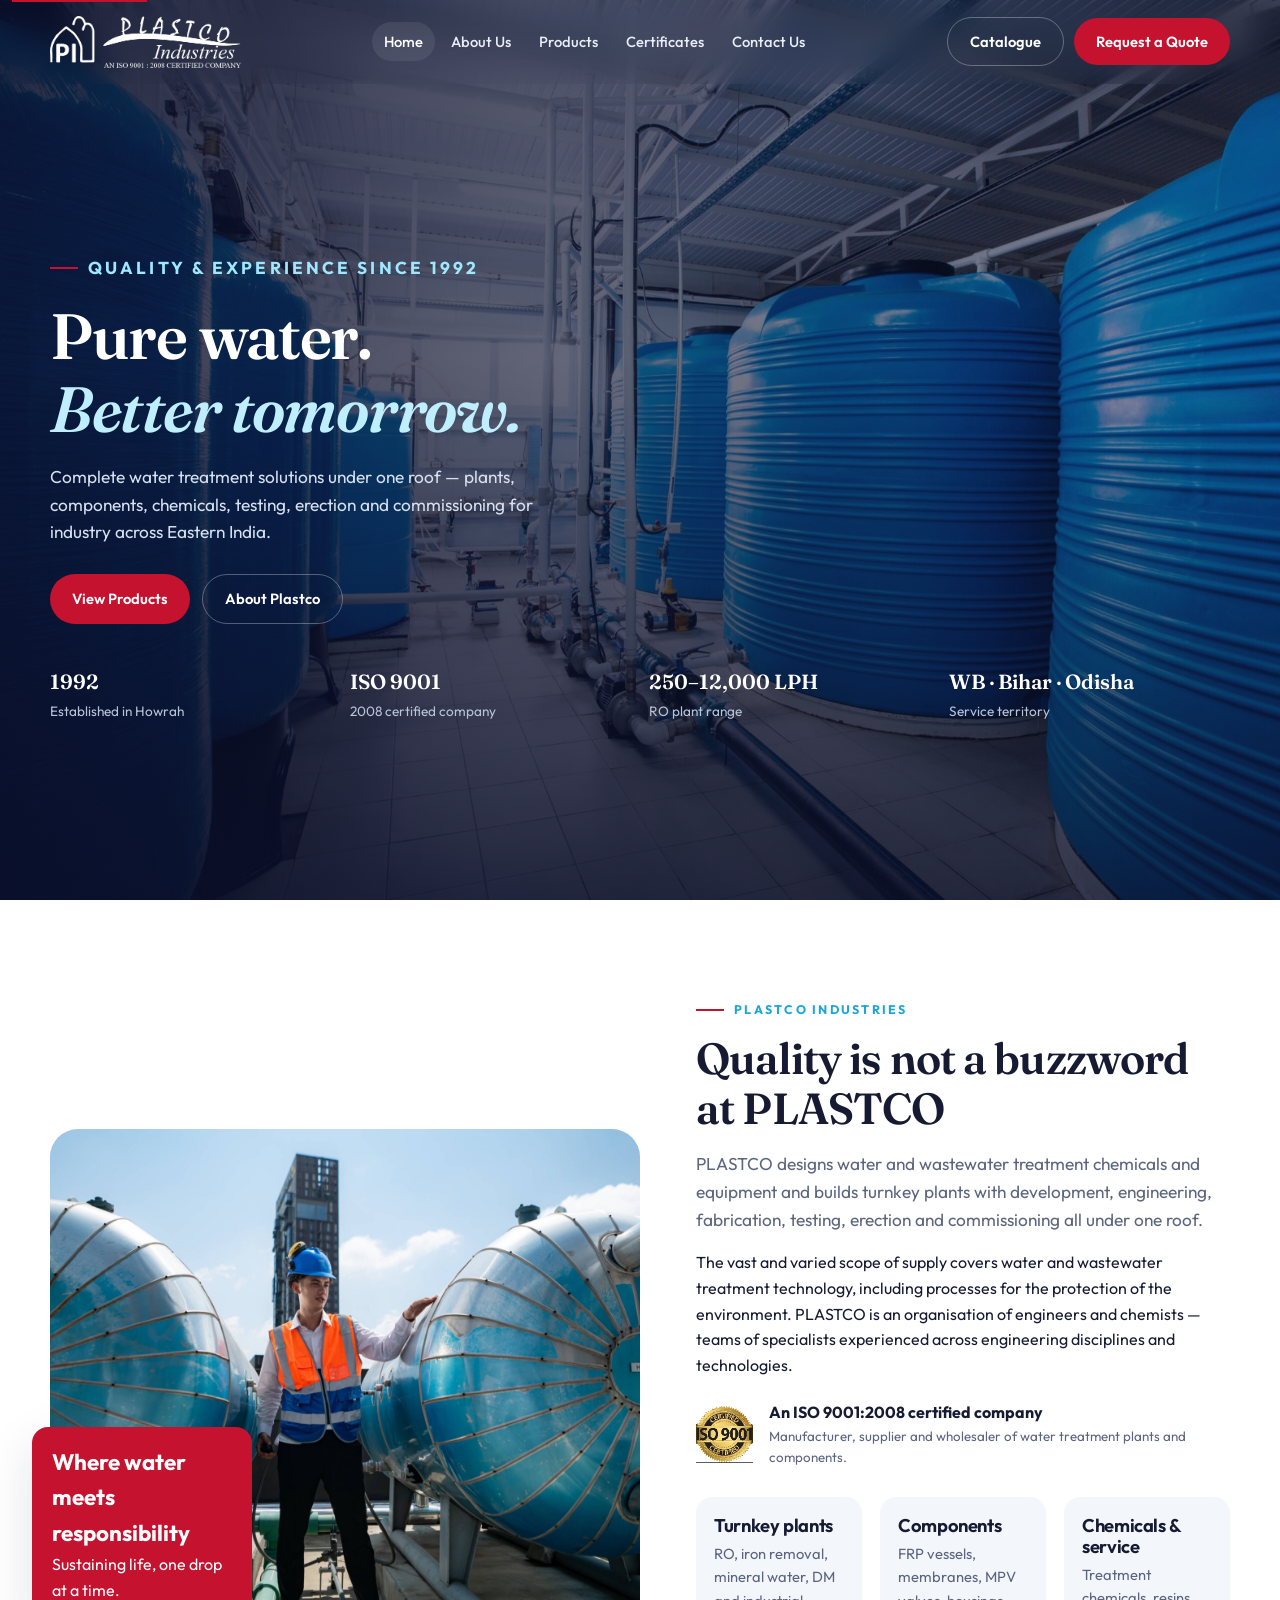
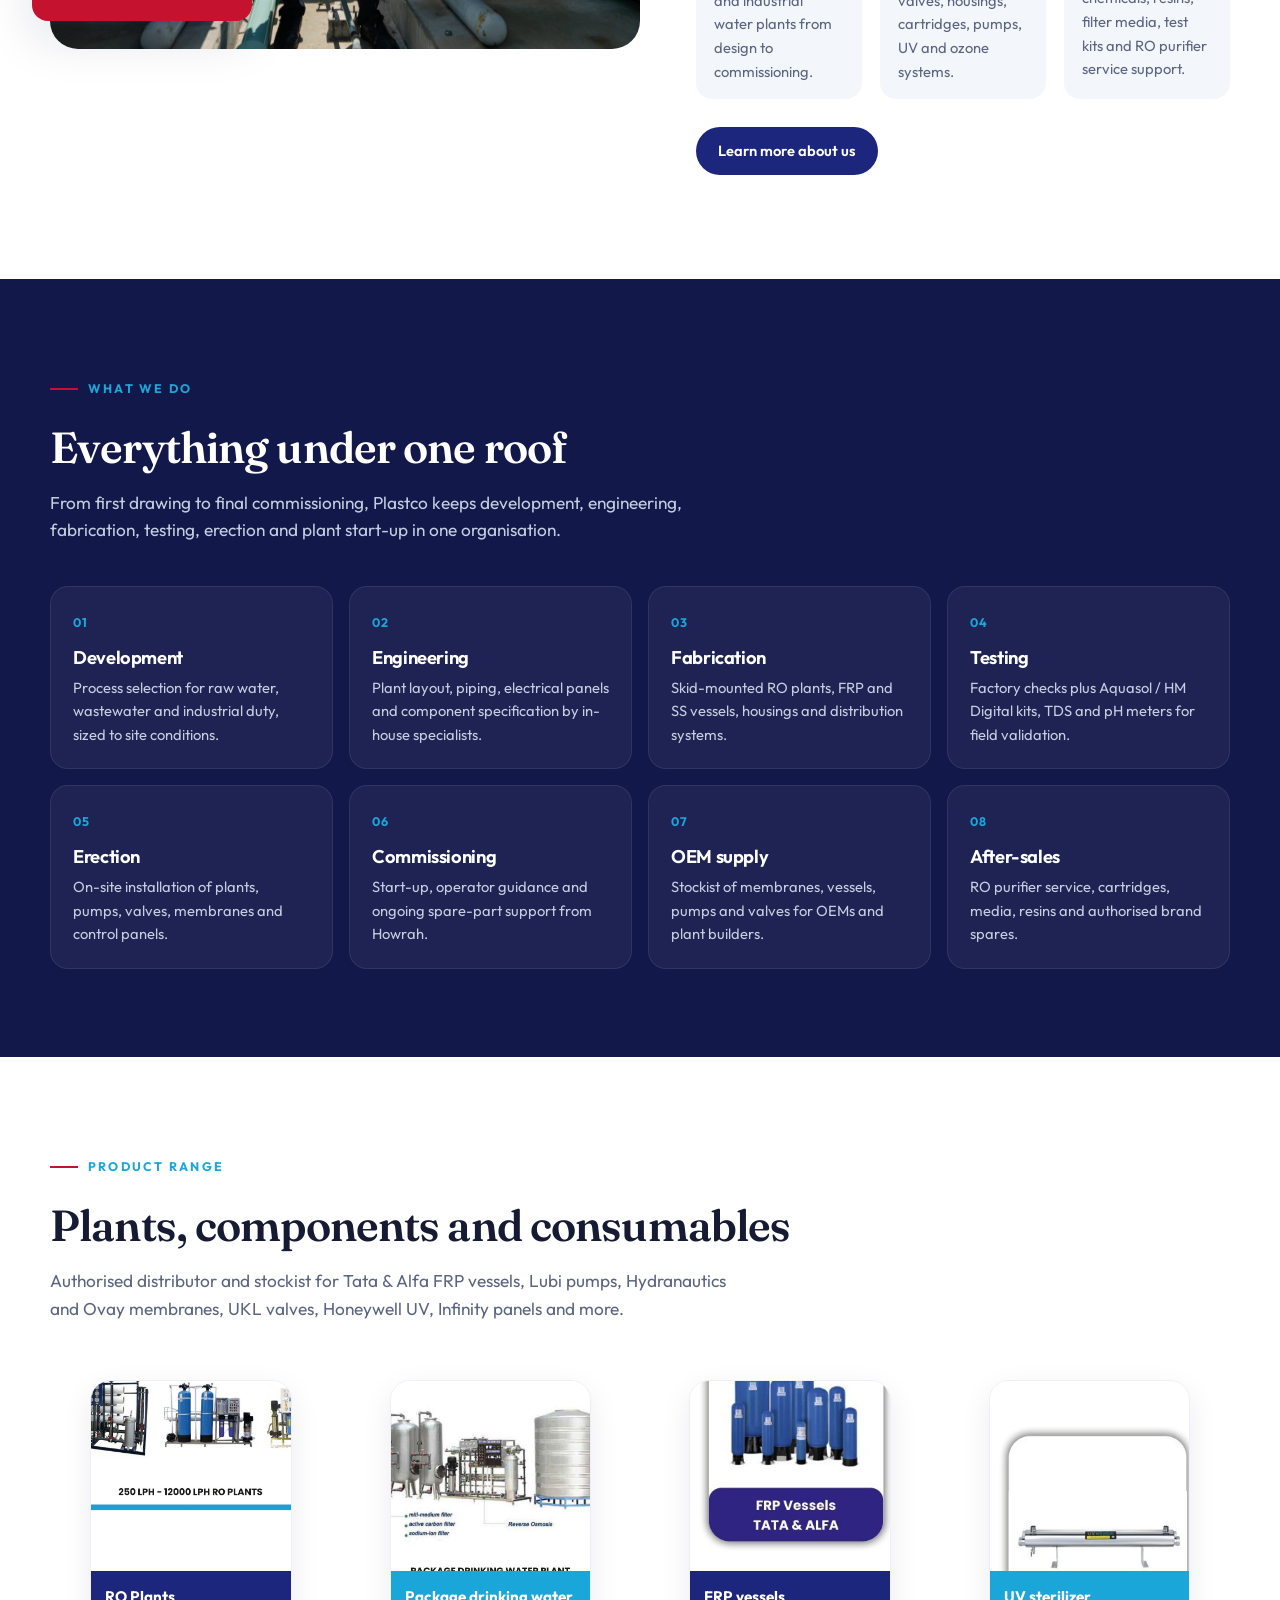
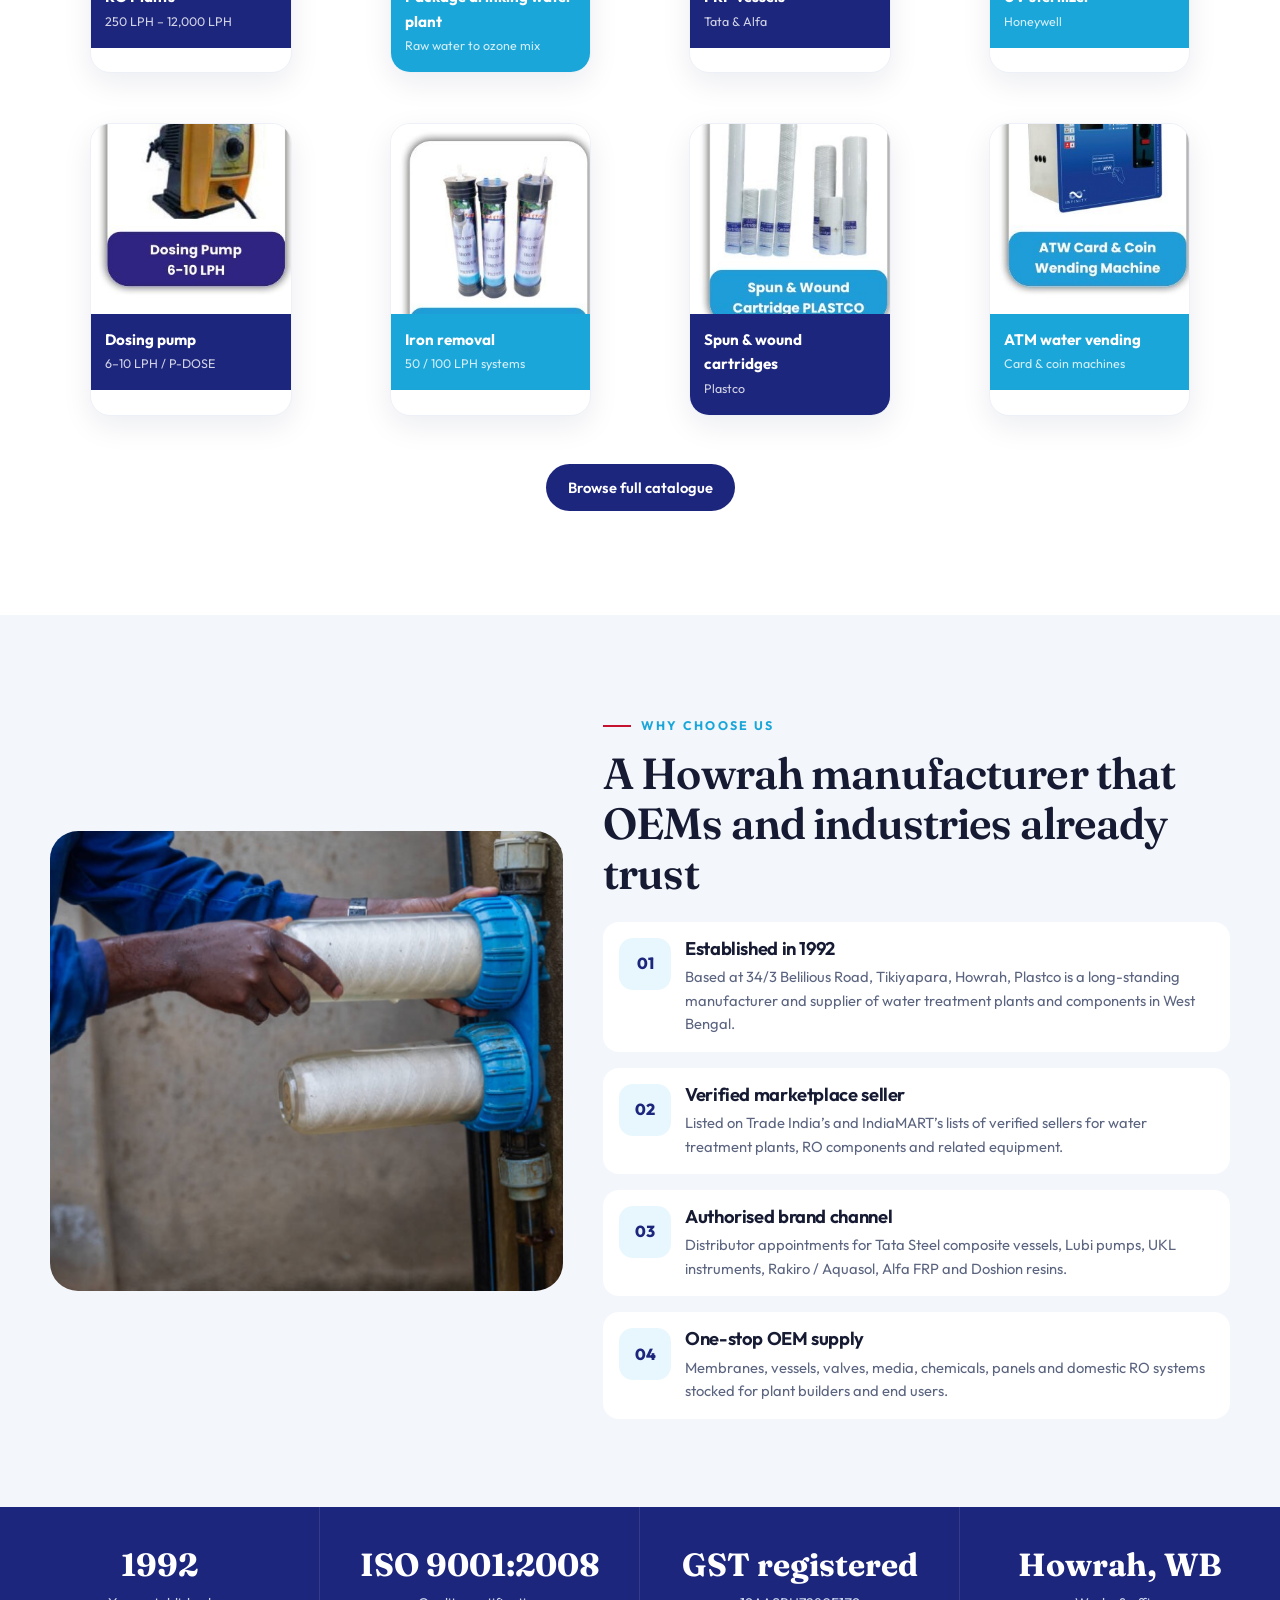
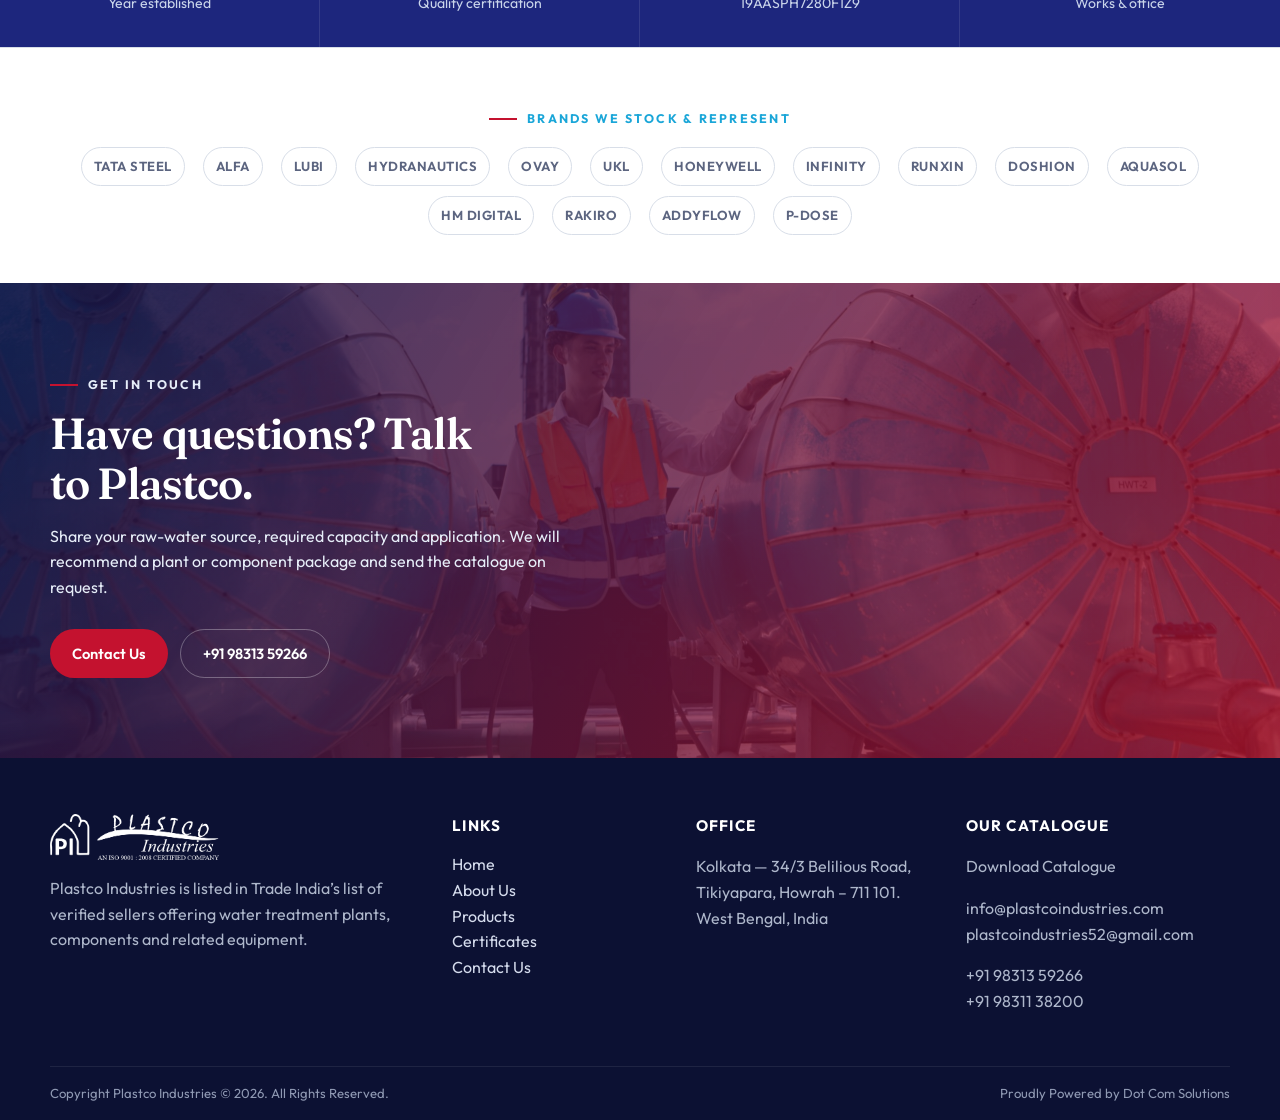
==== index.html @ 219674e3 "Initial Push" ====
<!DOCTYPE html>
<html lang="en">
<head>
  <meta charset="UTF-8">
  <meta name="viewport" content="width=device-width, initial-scale=1">
  <title>Plastco Industries | Complete Water Treatment Solutions</title>
  <meta name="description" content="Plastco Industries, established in 1992 in Howrah, designs and builds water and wastewater treatment plants, chemicals and equipment under one roof. ISO 9001:2008 certified.">
  <link rel="icon" href="assets/images/favicon.png" sizes="32x32">
  <link rel="apple-touch-icon" href="assets/images/favicon-192.png">
  <link rel="preconnect" href="https://fonts.googleapis.com">
  <link rel="preconnect" href="https://fonts.gstatic.com" crossorigin>
  <link href="https://fonts.googleapis.com/css2?family=Fraunces:ital,opsz,wght@0,9..144,500;0,9..144,600;1,9..144,500&family=Outfit:wght@400;500;600;700&display=swap" rel="stylesheet">
  <link rel="stylesheet" href="assets/css/style.css">
</head>
<body class="page-home">
  <a class="skip" href="#content">Skip to content</a>
  <header class="site-header">
    <div class="header-inner">
      <a class="logo" href="index.html"><img src="assets/images/logo-white.png" alt="Plastco Industries"></a>
      <nav class="nav" aria-label="Primary">
        <a href="index.html" class="active">Home</a>
        <a href="about.html">About Us</a>
        <a href="products.html">Products</a>
        <a href="certificates.html">Certificates</a>
        <a href="contact.html">Contact Us</a>
      </nav>
      <div class="header-cta">
        <a class="btn btn-ghost" href="assets/docs/Plastco-Brochure.pdf" download>Catalogue</a>
        <a class="btn btn-red" href="contact.html">Request a Quote</a>
        <button class="menu-toggle" type="button" aria-label="Open menu" aria-expanded="false"><span></span><span></span><span></span></button>
      </div>
    </div>
  </header>
  <nav class="mobile-nav" aria-label="Mobile">
    <a href="index.html">Home</a>
    <a href="about.html">About Us</a>
    <a href="products.html">Products</a>
    <a href="certificates.html">Certificates</a>
    <a href="contact.html">Contact Us</a>
    <a href="assets/docs/Plastco-Brochure.pdf" download>Download Catalogue</a>
  </nav>

  <section class="hero">
    <div class="hero-media">
      <img src="assets/images/hero-tanks.jpg" alt="Industrial water treatment tanks, piping and pumps in a Plastco facility">
    </div>
    <div class="hero-copy">
      <p class="kicker">Quality &amp; experience since 1992</p>
      <h1>Pure water.<br><em>Better tomorrow.</em></h1>
      <p>Complete water treatment solutions under one roof — plants, components, chemicals, testing, erection and commissioning for industry across Eastern India.</p>
      <div class="hero-actions">
        <a class="btn btn-red" href="products.html">View Products</a>
        <a class="btn btn-ghost" href="about.html">About Plastco</a>
      </div>
      <div class="hero-meta">
        <div><strong>1992</strong><span>Established in Howrah</span></div>
        <div><strong>ISO 9001</strong><span>2008 certified company</span></div>
        <div><strong>250–12,000 LPH</strong><span>RO plant range</span></div>
        <div><strong>WB · Bihar · Odisha</strong><span>Service territory</span></div>
      </div>
    </div>
  </section>

  <main id="content">
    <section>
      <div class="wrap about-grid">
        <div class="about-visual">
          <img src="assets/images/hero-engineers.jpg" alt="Engineer inspecting industrial water system vessels">
          <div class="about-badge">
            <strong>Where water meets responsibility</strong>
            Sustaining life, one drop at a time.
          </div>
        </div>
        <div>
          <p class="kicker">Plastco Industries</p>
          <h2>Quality is not a buzzword at PLASTCO</h2>
          <p class="lede">PLASTCO designs water and wastewater treatment chemicals and equipment and builds turnkey plants with development, engineering, fabrication, testing, erection and commissioning all under one roof.</p>
          <p>The vast and varied scope of supply covers water and wastewater treatment technology, including processes for the protection of the environment. PLASTCO is an organisation of engineers and chemists — teams of specialists experienced across engineering disciplines and technologies.</p>
          <div class="iso-row">
            <img src="assets/images/badges/iso-9001.png" alt="ISO 9001 certified seal">
            <div>
              <strong>An ISO 9001:2008 certified company</strong>
              <small>Manufacturer, supplier and wholesaler of water treatment plants and components.</small>
            </div>
          </div>
          <div class="scope">
            <article>
              <h3>Turnkey plants</h3>
              <p>RO, iron removal, mineral water, DM and industrial water plants from design to commissioning.</p>
            </article>
            <article>
              <h3>Components</h3>
              <p>FRP vessels, membranes, MPV valves, housings, cartridges, pumps, UV and ozone systems.</p>
            </article>
            <article>
              <h3>Chemicals &amp; service</h3>
              <p>Treatment chemicals, resins, filter media, test kits and RO purifier service support.</p>
            </article>
          </div>
          <p style="margin-top:28px"><a class="btn btn-navy" href="about.html">Learn more about us</a></p>
        </div>
      </div>
    </section>

    <section class="capabilities">
      <div class="wrap">
        <div class="section-head">
          <p class="kicker">What we do</p>
          <h2>Everything under one roof</h2>
          <p class="lede" style="color:#c5cee0">From first drawing to final commissioning, Plastco keeps development, engineering, fabrication, testing, erection and plant start-up in one organisation.</p>
        </div>
        <div class="cap-grid">
          <article class="cap-card"><span class="num">01</span><h3>Development</h3><p>Process selection for raw water, wastewater and industrial duty, sized to site conditions.</p></article>
          <article class="cap-card"><span class="num">02</span><h3>Engineering</h3><p>Plant layout, piping, electrical panels and component specification by in-house specialists.</p></article>
          <article class="cap-card"><span class="num">03</span><h3>Fabrication</h3><p>Skid-mounted RO plants, FRP and SS vessels, housings and distribution systems.</p></article>
          <article class="cap-card"><span class="num">04</span><h3>Testing</h3><p>Factory checks plus Aquasol / HM Digital kits, TDS and pH meters for field validation.</p></article>
          <article class="cap-card"><span class="num">05</span><h3>Erection</h3><p>On-site installation of plants, pumps, valves, membranes and control panels.</p></article>
          <article class="cap-card"><span class="num">06</span><h3>Commissioning</h3><p>Start-up, operator guidance and ongoing spare-part support from Howrah.</p></article>
          <article class="cap-card"><span class="num">07</span><h3>OEM supply</h3><p>Stockist of membranes, vessels, pumps and valves for OEMs and plant builders.</p></article>
          <article class="cap-card"><span class="num">08</span><h3>After-sales</h3><p>RO purifier service, cartridges, media, resins and authorised brand spares.</p></article>
        </div>
      </div>
    </section>

    <section>
      <div class="wrap">
        <div class="section-head">
          <p class="kicker">Product range</p>
          <h2>Plants, components and consumables</h2>
          <p class="lede">Authorised distributor and stockist for Tata &amp; Alfa FRP vessels, Lubi pumps, Hydranautics and Ovay membranes, UKL valves, Honeywell UV, Infinity panels and more.</p>
        </div>
        <div class="product-grid">
          <figure class="product-card">
            <img src="assets/images/products/ro-plants.jpg" alt="Industrial RO plants from 250 to 12000 LPH">
            <figcaption><strong>RO Plants</strong><span>250 LPH – 12,000 LPH</span></figcaption>
          </figure>
          <figure class="product-card">
            <img src="assets/images/products/package-drinking-plant.jpg" alt="Package drinking water plant process line">
            <figcaption><strong>Package drinking water plant</strong><span>Raw water to ozone mix</span></figcaption>
          </figure>
          <figure class="product-card">
            <img src="assets/images/products/frp-vessels.jpg" alt="Blue FRP pressure vessels">
            <figcaption><strong>FRP vessels</strong><span>Tata &amp; Alfa</span></figcaption>
          </figure>
          <figure class="product-card">
            <img src="assets/images/products/uv-sterilizer.jpg" alt="Honeywell stainless steel UV sterilizer">
            <figcaption><strong>UV sterilizer</strong><span>Honeywell</span></figcaption>
          </figure>
          <figure class="product-card">
            <img src="assets/images/products/dosing-pump.jpg" alt="Electronic dosing pump">
            <figcaption><strong>Dosing pump</strong><span>6–10 LPH / P-DOSE</span></figcaption>
          </figure>
          <figure class="product-card">
            <img src="assets/images/products/iron-removal.jpg" alt="Iron removal filter vessels">
            <figcaption><strong>Iron removal</strong><span>50 / 100 LPH systems</span></figcaption>
          </figure>
          <figure class="product-card">
            <img src="assets/images/products/spun-wound-cartridge.jpg" alt="Plastco spun and wound filter cartridges">
            <figcaption><strong>Spun &amp; wound cartridges</strong><span>Plastco</span></figcaption>
          </figure>
          <figure class="product-card">
            <img src="assets/images/products/atw-vending.jpg" alt="Card and coin water vending machine">
            <figcaption><strong>ATM water vending</strong><span>Card &amp; coin machines</span></figcaption>
          </figure>
        </div>
        <p style="margin-top:32px;text-align:center"><a class="btn btn-navy" href="products.html">Browse full catalogue</a></p>
      </div>
    </section>

    <section class="why">
      <div class="wrap why-grid">
        <div class="why-visual">
          <img src="assets/images/service-filters.jpg" alt="Technician fitting wound cartridge filters in blue housings">
        </div>
        <div>
          <p class="kicker">Why choose us</p>
          <h2>A Howrah manufacturer that OEMs and industries already trust</h2>
          <div class="why-list" style="margin-top:24px">
            <article class="why-item">
              <div class="icon-dot">01</div>
              <div>
                <h3>Established in 1992</h3>
                <p>Based at 34/3 Belilious Road, Tikiyapara, Howrah, Plastco is a long-standing manufacturer and supplier of water treatment plants and components in West Bengal.</p>
              </div>
            </article>
            <article class="why-item">
              <div class="icon-dot">02</div>
              <div>
                <h3>Verified marketplace seller</h3>
                <p>Listed on Trade India’s and IndiaMART’s lists of verified sellers for water treatment plants, RO components and related equipment.</p>
              </div>
            </article>
            <article class="why-item">
              <div class="icon-dot">03</div>
              <div>
                <h3>Authorised brand channel</h3>
                <p>Distributor appointments for Tata Steel composite vessels, Lubi pumps, UKL instruments, Rakiro / Aquasol, Alfa FRP and Doshion resins.</p>
              </div>
            </article>
            <article class="why-item">
              <div class="icon-dot">04</div>
              <div>
                <h3>One-stop OEM supply</h3>
                <p>Membranes, vessels, valves, media, chemicals, panels and domestic RO systems stocked for plant builders and end users.</p>
              </div>
            </article>
          </div>
        </div>
      </div>
    </section>

    <div class="stats">
      <div class="stat"><strong>1992</strong><span>Year established</span></div>
      <div class="stat"><strong>ISO 9001:2008</strong><span>Quality certification</span></div>
      <div class="stat"><strong>GST registered</strong><span>19AASPH7280F1Z9</span></div>
      <div class="stat"><strong>Howrah, WB</strong><span>Works &amp; office</span></div>
    </div>

    <div class="partners">
      <div class="wrap">
        <p class="kicker" style="justify-content:center;width:100%;margin-bottom:18px">Brands we stock &amp; represent</p>
        <div class="partner-row">
          <span>Tata Steel</span><span>Alfa</span><span>Lubi</span><span>Hydranautics</span>
          <span>Ovay</span><span>UKL</span><span>Honeywell</span><span>Infinity</span>
          <span>Runxin</span><span>Doshion</span><span>Aquasol</span><span>HM Digital</span>
          <span>Rakiro</span><span>AddyFlow</span><span>P-DOSE</span>
        </div>
      </div>
    </div>

    <section class="cta-band">
      <div class="wrap">
        <p class="kicker">Get in touch</p>
        <h2>Have questions? Talk to Plastco.</h2>
        <p>Share your raw-water source, required capacity and application. We will recommend a plant or component package and send the catalogue on request.</p>
        <div class="hero-actions">
          <a class="btn btn-red" href="contact.html">Contact Us</a>
          <a class="btn btn-ghost" href="tel:+919831359266">+91 98313 59266</a>
        </div>
      </div>
    </section>
  </main>

  <footer class="site-footer">
    <div class="wrap footer-grid">
      <div>
        <a class="logo" href="index.html"><img src="assets/images/logo-white.png" alt="Plastco Industries"></a>
        <p>Plastco Industries is listed in Trade India’s list of verified sellers offering water treatment plants, components and related equipment.</p>
      </div>
      <div>
        <h4>Links</h4>
        <ul>
          <li><a href="index.html">Home</a></li>
          <li><a href="about.html">About Us</a></li>
          <li><a href="products.html">Products</a></li>
          <li><a href="certificates.html">Certificates</a></li>
          <li><a href="contact.html">Contact Us</a></li>
        </ul>
      </div>
      <div>
        <h4>Office</h4>
        <p>Kolkata — 34/3 Belilious Road, Tikiyapara, Howrah – 711 101. West Bengal, India</p>
      </div>
      <div>
        <h4>Our catalogue</h4>
        <p><a href="assets/docs/Plastco-Brochure.pdf" download>Download Catalogue</a></p>
        <p><a href="mailto:info@plastcoindustries.com">info@plastcoindustries.com</a><br>
        <a href="mailto:plastcoindustries52@gmail.com">plastcoindustries52@gmail.com</a></p>
        <p><a href="tel:+919831359266">+91 98313 59266</a><br>
        <a href="tel:+919831138200">+91 98311 38200</a></p>
      </div>
    </div>
    <div class="wrap footer-bottom">
      <span>Copyright Plastco Industries © 2026. All Rights Reserved.</span>
      <span>Proudly Powered by Dot Com Solutions</span>
    </div>
  </footer>
  <script src="assets/js/main.js"></script>
</body>
</html>
---- assets/css/style.css ----
:root {
  --navy: #12184a;
  --navy-2: #1d267d;
  --ink: #161b33;
  --muted: #5c6580;
  --line: #d8dee8;
  --paper: #f3f6fb;
  --white: #ffffff;
  --cyan: #1aa6d8;
  --cyan-2: #33b5e5;
  --red: #c4122f;
  --gold: #c9a227;
  --shadow: 0 18px 50px rgba(18, 24, 74, 0.12);
  --radius: 18px;
  --header-h: 84px;
  --max: 1180px;
  --font: "Outfit", system-ui, sans-serif;
  --display: "Fraunces", Georgia, serif;
}

*,
*::before,
*::after { box-sizing: border-box; }

html { scroll-behavior: smooth; }

body {
  margin: 0;
  font-family: var(--font);
  color: var(--ink);
  background: var(--white);
  line-height: 1.6;
  overflow-x: hidden;
}

img { max-width: 100%; display: block; height: auto; }
a { color: inherit; text-decoration: none; }
button, input, select, textarea { font-family: inherit; }
ul { margin: 0; padding: 0; list-style: none; }

.skip {
  position: absolute;
  left: 12px;
  top: -40px;
  background: var(--red);
  color: #fff;
  padding: 8px 14px;
  z-index: 1000;
}
.skip:focus { top: 12px; }

.wrap {
  width: min(var(--max), calc(100% - 40px));
  margin-inline: auto;
}

.kicker {
  display: inline-flex;
  align-items: center;
  gap: 10px;
  color: var(--cyan);
  font-size: 0.78rem;
  font-weight: 700;
  letter-spacing: 0.18em;
  text-transform: uppercase;
}
.kicker::before {
  content: "";
  width: 28px;
  height: 2px;
  background: var(--red);
}

h1, h2, h3 { margin: 0; line-height: 1.15; letter-spacing: -0.02em; }
h1 { font-family: var(--display); font-weight: 600; font-size: clamp(2.2rem, 5vw, 4.4rem); }
h2 { font-family: var(--display); font-weight: 600; font-size: clamp(1.8rem, 3.4vw, 3rem); }
h3 { font-size: 1.15rem; font-weight: 650; }

.lede { font-size: 1.08rem; color: var(--muted); max-width: 62ch; }

/* Header */
.site-header {
  position: sticky;
  top: 0;
  z-index: 50;
  height: var(--header-h);
  display: flex;
  align-items: center;
  background: rgba(18, 24, 74, 0.96);
  backdrop-filter: blur(16px);
  border-bottom: 1px solid rgba(255,255,255,0.06);
}
.page-home .site-header {
  position: fixed;
  width: 100%;
  background: transparent;
  border-bottom-color: transparent;
}
.page-home .site-header.is-scrolled {
  background: rgba(18, 24, 74, 0.96);
  border-bottom-color: rgba(255,255,255,0.06);
}

.header-inner {
  display: flex;
  align-items: center;
  justify-content: space-between;
  gap: 24px;
  width: min(var(--max), calc(100% - 40px));
  margin-inline: auto;
}

.logo img {
  height: 52px;
  width: auto;
}

.nav {
  display: flex;
  align-items: center;
  gap: 4px;
}
.nav a {
  color: #e8eef8;
  font-size: 0.92rem;
  font-weight: 500;
  padding: 8px 12px;
  border-radius: 999px;
}
.nav a:hover,
.nav a.active { color: #fff; background: rgba(255,255,255,0.08); }

.header-cta {
  display: flex;
  align-items: center;
  gap: 10px;
}

.btn {
  display: inline-flex;
  align-items: center;
  justify-content: center;
  gap: 8px;
  border: 0;
  cursor: pointer;
  border-radius: 999px;
  padding: 12px 22px;
  font-weight: 600;
  font-size: 0.92rem;
  transition: 0.2s ease;
}
.btn-red { background: var(--red); color: #fff; }
.btn-red:hover { filter: brightness(1.08); transform: translateY(-1px); }
.btn-ghost {
  background: transparent;
  color: #fff;
  border: 1px solid rgba(255,255,255,0.3);
}
.btn-ghost:hover { background: rgba(255,255,255,0.1); }
.btn-navy { background: var(--navy-2); color: #fff; }
.btn-navy:hover { background: var(--navy); }
.btn-outline {
  background: #fff;
  color: var(--navy);
  border: 1px solid var(--line);
}
.btn-outline:hover { border-color: var(--navy); }

.menu-toggle {
  display: none;
  width: 44px;
  height: 44px;
  border: 1px solid rgba(255,255,255,0.2);
  background: transparent;
  border-radius: 10px;
  cursor: pointer;
}
.menu-toggle span {
  display: block;
  width: 18px;
  height: 2px;
  margin: 5px auto;
  background: #fff;
}

.mobile-nav {
  display: none;
  position: fixed;
  inset: var(--header-h) 0 0 0;
  background: var(--navy);
  padding: 28px;
  z-index: 40;
}
.mobile-nav.open { display: flex; flex-direction: column; gap: 10px; }
.mobile-nav a {
  color: #fff;
  font-size: 1.2rem;
  padding: 12px 0;
  border-bottom: 1px solid rgba(255,255,255,0.08);
}

/* Hero */
.hero {
  position: relative;
  min-height: 100vh;
  min-height: 100dvh;
  display: grid;
  place-items: end start;
  color: #fff;
  overflow: hidden;
}
.hero-media {
  position: absolute;
  inset: 0;
}
.hero-media img {
  width: 100%;
  height: 100%;
  object-fit: cover;
}
.hero-media::after {
  content: "";
  position: absolute;
  inset: 0;
  background:
    linear-gradient(90deg, rgba(10,14,40,0.82) 0%, rgba(10,14,40,0.55) 48%, rgba(10,14,40,0.25) 100%),
    linear-gradient(180deg, rgba(18,24,74,0.35) 0%, rgba(18,24,74,0.15) 40%, rgba(10,14,40,0.72) 100%);
}
.hero-copy {
  position: relative;
  z-index: 1;
  padding: 0 0 88px;
  width: min(var(--max), calc(100% - 40px));
  margin-inline: auto;
}
.hero-copy .kicker { color: #9ee7ff; }
.hero h1 { max-width: 14ch; }
.hero h1 em {
  font-style: italic;
  color: #bfefff;
}
.hero p {
  max-width: 46ch;
  color: #d7e0f0;
  font-size: 1.08rem;
}
.hero-actions { display: flex; gap: 12px; flex-wrap: wrap; margin-top: 28px; }
.hero-meta {
  display: grid;
  grid-template-columns: repeat(4, minmax(0, 1fr));
  gap: 18px;
  margin-top: 42px;
}
.hero-meta div { min-width: 0; }
.hero-meta strong {
  display: block;
  font-family: var(--display);
  font-size: clamp(1.15rem, 1.6vw, 1.7rem);
  font-weight: 600;
  white-space: nowrap;
}
.hero-meta span { color: #b7c3d8; font-size: 0.85rem; }

.page-banner {
  position: relative;
  min-height: 340px;
  display: grid;
  align-items: end;
  color: #fff;
  overflow: hidden;
  padding: 70px 0 56px;
}
.page-banner img {
  position: absolute;
  inset: 0;
  width: 100%;
  height: 100%;
  object-fit: cover;
}
.page-banner::after {
  content: "";
  position: absolute;
  inset: 0;
  background: linear-gradient(90deg, rgba(18,24,74,0.88), rgba(18,24,74,0.45));
}
.page-banner .wrap { position: relative; z-index: 1; }
.page-banner p { color: #d5deee; max-width: 58ch; }

/* Sections */
section { padding: 88px 0; }
.section-head { margin-bottom: 42px; }
.section-head h2 { margin: 10px 0 14px; }

.about-grid {
  display: grid;
  grid-template-columns: 1.05fr 0.95fr;
  gap: 56px;
  align-items: center;
}
.about-visual {
  position: relative;
}
.about-visual img {
  width: 100%;
  height: 520px;
  object-fit: cover;
  border-radius: 28px;
}
.about-badge {
  position: absolute;
  left: -18px;
  bottom: 28px;
  background: var(--red);
  color: #fff;
  padding: 18px 20px;
  border-radius: 16px;
  max-width: 220px;
  box-shadow: var(--shadow);
}
.about-badge strong { display: block; font-size: 1.4rem; }

.iso-row {
  display: flex;
  align-items: center;
  gap: 16px;
  margin-top: 22px;
}
.iso-row img { width: 58px; height: 58px; object-fit: contain; }
.iso-row small { color: var(--muted); display: block; }

.scope {
  display: grid;
  grid-template-columns: repeat(3, 1fr);
  gap: 18px;
  margin-top: 28px;
}
.scope article {
  background: var(--paper);
  padding: 18px 18px 16px;
  border-radius: 16px;
}
.scope h3 { margin-bottom: 6px; }
.scope p { margin: 0; color: var(--muted); font-size: 0.92rem; }

.capabilities { background: var(--navy); color: #fff; }
.cap-grid {
  display: grid;
  grid-template-columns: repeat(4, 1fr);
  gap: 16px;
}
.cap-card {
  background: rgba(255,255,255,0.05);
  border: 1px solid rgba(255,255,255,0.08);
  border-radius: 18px;
  padding: 22px;
  min-height: 180px;
}
.cap-card .num {
  color: var(--cyan);
  font-weight: 700;
  letter-spacing: 0.12em;
  font-size: 0.78rem;
}
.cap-card h3 { margin: 12px 0 8px; color: #fff; }
.cap-card p { margin: 0; color: #c5cee0; font-size: 0.92rem; }

.product-grid,
.cert-grid {
  display: grid;
  grid-template-columns: repeat(4, 1fr);
  gap: 18px;
}
.product-card {
  background: #fff;
  border-radius: 20px;
  overflow: hidden;
  box-shadow: 0 10px 30px rgba(18,24,74,0.08);
  border: 1px solid #edf1f7;
  display: flex;
  flex-direction: column;
}
.product-card img {
  width: 100%;
  height: 190px;
  object-fit: cover;
  background: #f7f9fc;
}
.product-card figcaption {
  padding: 14px 14px 16px;
  background: var(--navy-2);
  color: #fff;
  min-height: 72px;
}
.product-card figcaption strong { display: block; font-size: 0.95rem; }
.product-card figcaption span {
  display: block;
  opacity: 0.8;
  font-size: 0.78rem;
  margin-top: 2px;
}
.product-card:nth-child(even) figcaption { background: var(--cyan); }

.filters {
  display: flex;
  flex-wrap: wrap;
  gap: 8px;
  margin-bottom: 28px;
}
.filters button {
  border: 1px solid var(--line);
  background: #fff;
  border-radius: 999px;
  padding: 8px 14px;
  cursor: pointer;
  color: var(--ink);
  font-weight: 500;
}
.filters button.active,
.filters button:hover {
  background: var(--navy);
  color: #fff;
  border-color: var(--navy);
}
.product-card.is-hidden { display: none; }

.why { background: var(--paper); }
.why-grid {
  display: grid;
  grid-template-columns: 0.9fr 1.1fr;
  gap: 40px;
  align-items: center;
}
.why-visual img {
  width: 100%;
  height: 460px;
  object-fit: cover;
  border-radius: 28px;
}
.why-list {
  display: grid;
  gap: 16px;
}
.why-item {
  display: grid;
  grid-template-columns: 52px 1fr;
  gap: 14px;
  background: #fff;
  padding: 16px;
  border-radius: 16px;
}
.icon-dot {
  width: 52px;
  height: 52px;
  border-radius: 14px;
  display: grid;
  place-items: center;
  background: #e8f7fd;
  color: var(--navy-2);
  font-weight: 800;
}
.why-item p { margin: 6px 0 0; color: var(--muted); font-size: 0.92rem; }

.partners {
  border-top: 1px solid var(--line);
  padding: 48px 0;
}
.partner-row {
  display: flex;
  flex-wrap: wrap;
  gap: 10px 18px;
  justify-content: center;
  color: var(--muted);
  font-weight: 650;
  letter-spacing: 0.04em;
  text-transform: uppercase;
  font-size: 0.82rem;
}
.partner-row span {
  padding: 8px 12px;
  border: 1px solid var(--line);
  border-radius: 999px;
  background: #fff;
}

.cta-band {
  background:
    linear-gradient(120deg, rgba(18,24,74,0.88), rgba(196,18,47,0.72)),
    url("../images/hero-engineers.jpg") center/cover;
  color: #fff;
  padding: 80px 0;
}
.cta-band h2 { max-width: 16ch; }
.cta-band p { color: #e6edf8; max-width: 50ch; }

.stats {
  display: grid;
  grid-template-columns: repeat(4, 1fr);
  background: var(--navy-2);
  color: #fff;
}
.stat {
  padding: 32px 18px;
  text-align: center;
  border-right: 1px solid rgba(255,255,255,0.1);
}
.stat:last-child { border-right: 0; }
.stat strong {
  display: block;
  font-family: var(--display);
  font-size: 2rem;
}
.stat span { color: #c9d4ea; font-size: 0.88rem; }

.cert-card {
  background: #fff;
  border: 1px solid var(--line);
  border-radius: 16px;
  overflow: hidden;
  box-shadow: 0 10px 24px rgba(18,24,74,0.06);
}
.cert-card img {
  width: 100%;
  height: 280px;
  object-fit: contain;
  background: #fafbfd;
  padding: 10px;
}
.cert-card div { padding: 14px 16px 18px; }
.cert-card h3 { font-size: 1rem; }
.cert-card p { margin: 6px 0 0; color: var(--muted); font-size: 0.88rem; }

.contact-grid {
  display: grid;
  grid-template-columns: 0.9fr 1.1fr;
  gap: 36px;
}
.contact-card {
  background: var(--paper);
  border-radius: 20px;
  padding: 22px;
  margin-bottom: 14px;
}
.contact-card h3 { margin-bottom: 8px; }
.contact-card a { color: var(--navy-2); font-weight: 600; }
.contact-card p { margin: 0; color: var(--muted); }

form {
  display: grid;
  gap: 12px;
  background: #fff;
  border: 1px solid var(--line);
  border-radius: 20px;
  padding: 24px;
  box-shadow: var(--shadow);
}
.form-row { display: grid; grid-template-columns: 1fr 1fr; gap: 12px; }
label { font-size: 0.82rem; font-weight: 600; color: var(--muted); display: block; margin-bottom: 6px; }
input, select, textarea {
  width: 100%;
  border: 1px solid var(--line);
  border-radius: 12px;
  padding: 12px 14px;
  font-size: 1rem;
  background: #fff;
}
textarea { min-height: 130px; resize: vertical; }
input:focus, select:focus, textarea:focus {
  outline: 2px solid #bfe8f6;
  border-color: var(--cyan);
}
.form-note { color: var(--muted); font-size: 0.85rem; margin: 0; }
.form-success {
  display: none;
  background: #e8f8ef;
  color: #146c3b;
  padding: 12px 14px;
  border-radius: 12px;
  font-weight: 600;
}
.form-success.show { display: block; }

.map-wrap {
  border-radius: 20px;
  overflow: hidden;
  height: 340px;
  border: 1px solid var(--line);
}
.map-wrap iframe { width: 100%; height: 100%; border: 0; }

.site-footer {
  background: #0c1133;
  color: #d5dced;
  padding: 56px 0 0;
}
.footer-grid {
  display: grid;
  grid-template-columns: 1.4fr 0.8fr 0.9fr 1fr;
  gap: 32px;
  padding-bottom: 36px;
}
.site-footer .logo img { height: 46px; margin-bottom: 14px; }
.site-footer p { color: #aeb7cb; }
.site-footer h4 {
  margin: 0 0 14px;
  color: #fff;
  font-size: 0.95rem;
  letter-spacing: 0.08em;
  text-transform: uppercase;
}
.site-footer a:hover { color: #fff; }
.footer-bottom {
  border-top: 1px solid rgba(255,255,255,0.08);
  padding: 16px 0;
  display: flex;
  justify-content: space-between;
  gap: 12px;
  flex-wrap: wrap;
  font-size: 0.82rem;
  color: #8f99b3;
}

.two-col {
  display: grid;
  grid-template-columns: 1fr 1fr;
  gap: 48px;
  align-items: start;
}

.quote {
  font-family: var(--display);
  font-size: clamp(1.6rem, 3vw, 2.4rem);
  font-style: italic;
  line-height: 1.25;
  color: var(--navy);
}

@media (max-width: 980px) {
  .nav, .header-cta .btn-ghost { display: none; }
  .menu-toggle { display: block; }
  .about-grid, .why-grid, .contact-grid, .two-col, .footer-grid { grid-template-columns: 1fr; }
  .scope, .cap-grid, .product-grid, .cert-grid, .stats { grid-template-columns: 1fr 1fr; }
  .about-badge { left: 12px; }
  .form-row { grid-template-columns: 1fr; }
}

@media (max-width: 640px) {
  .wrap { width: calc(100% - 28px); }
  section { padding: 64px 0; }
  .scope, .cap-grid, .product-grid, .cert-grid, .stats { grid-template-columns: 1fr; }
  .hero-copy { padding-bottom: 56px; }
  .logo img { height: 42px; }
  .product-card img { height: 220px; }
  .hero-meta { grid-template-columns: 1fr 1fr; }
  .hero-meta strong { white-space: normal; }
}
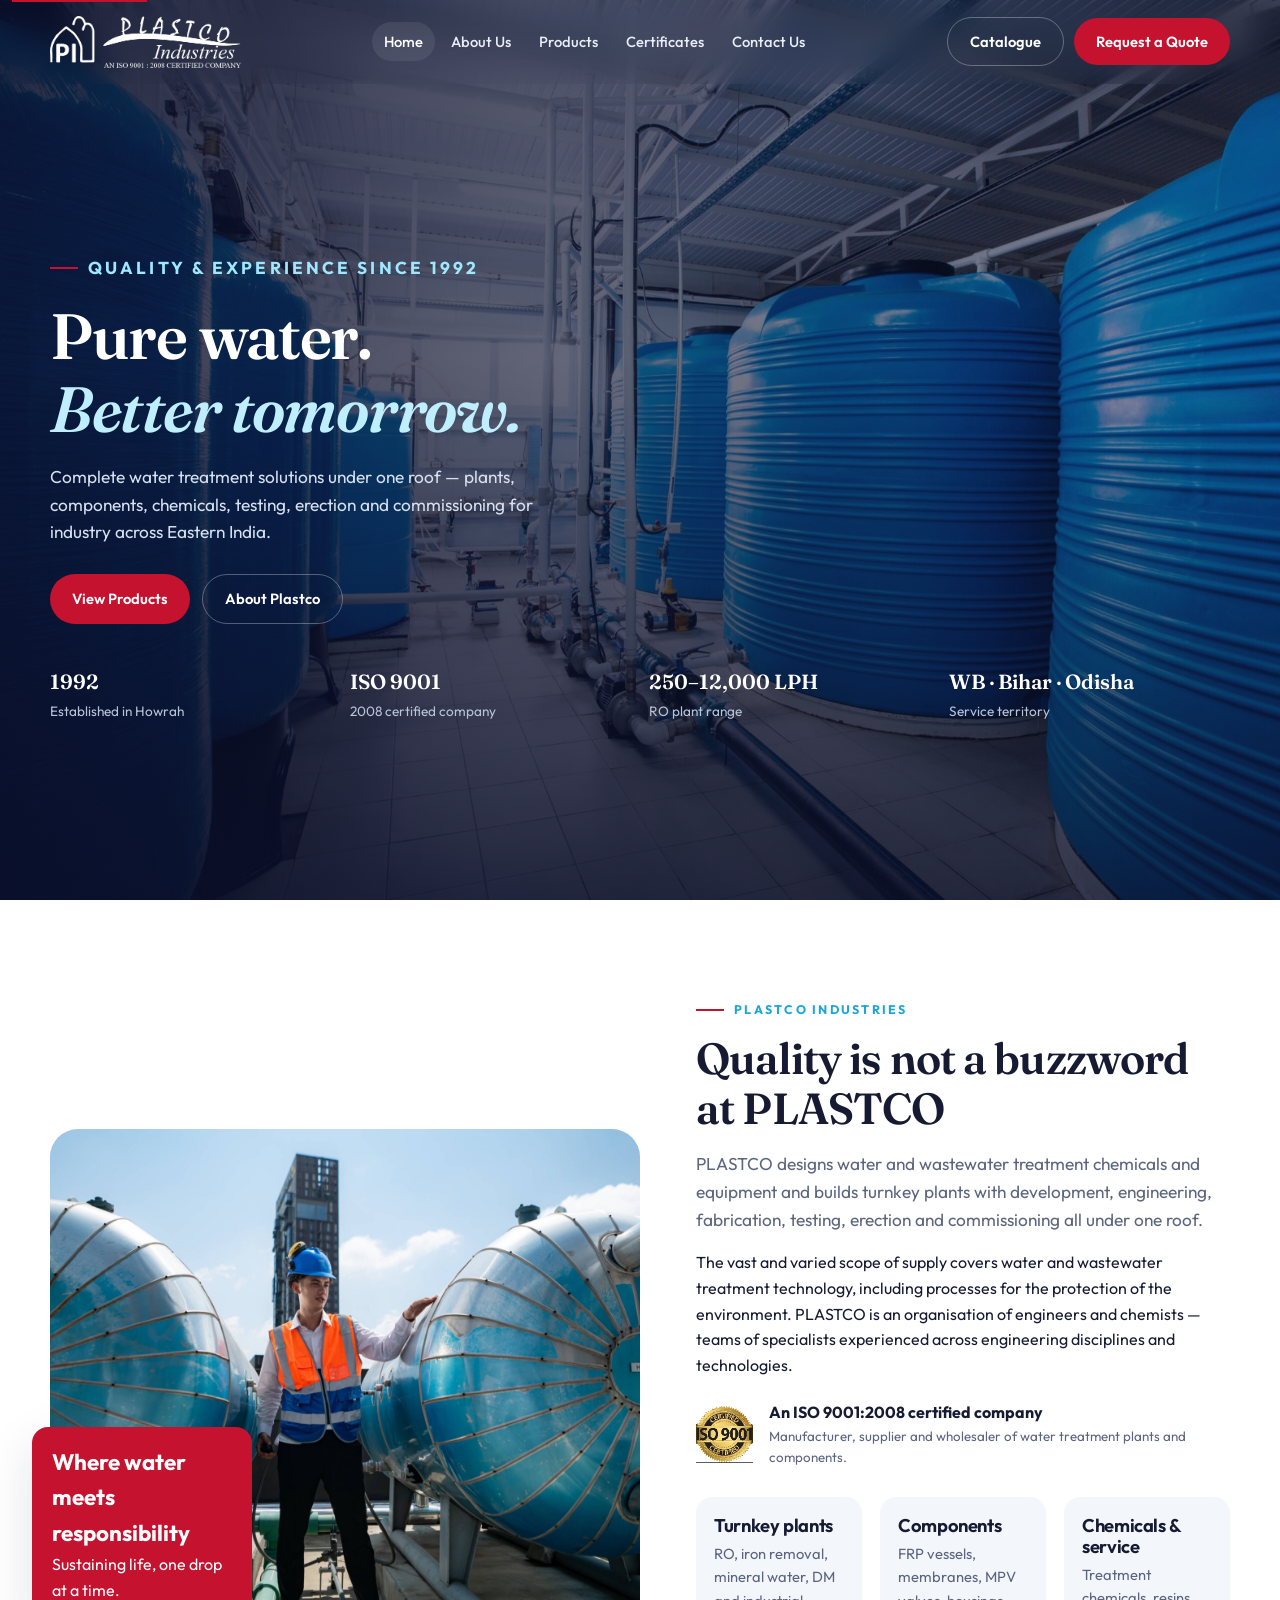
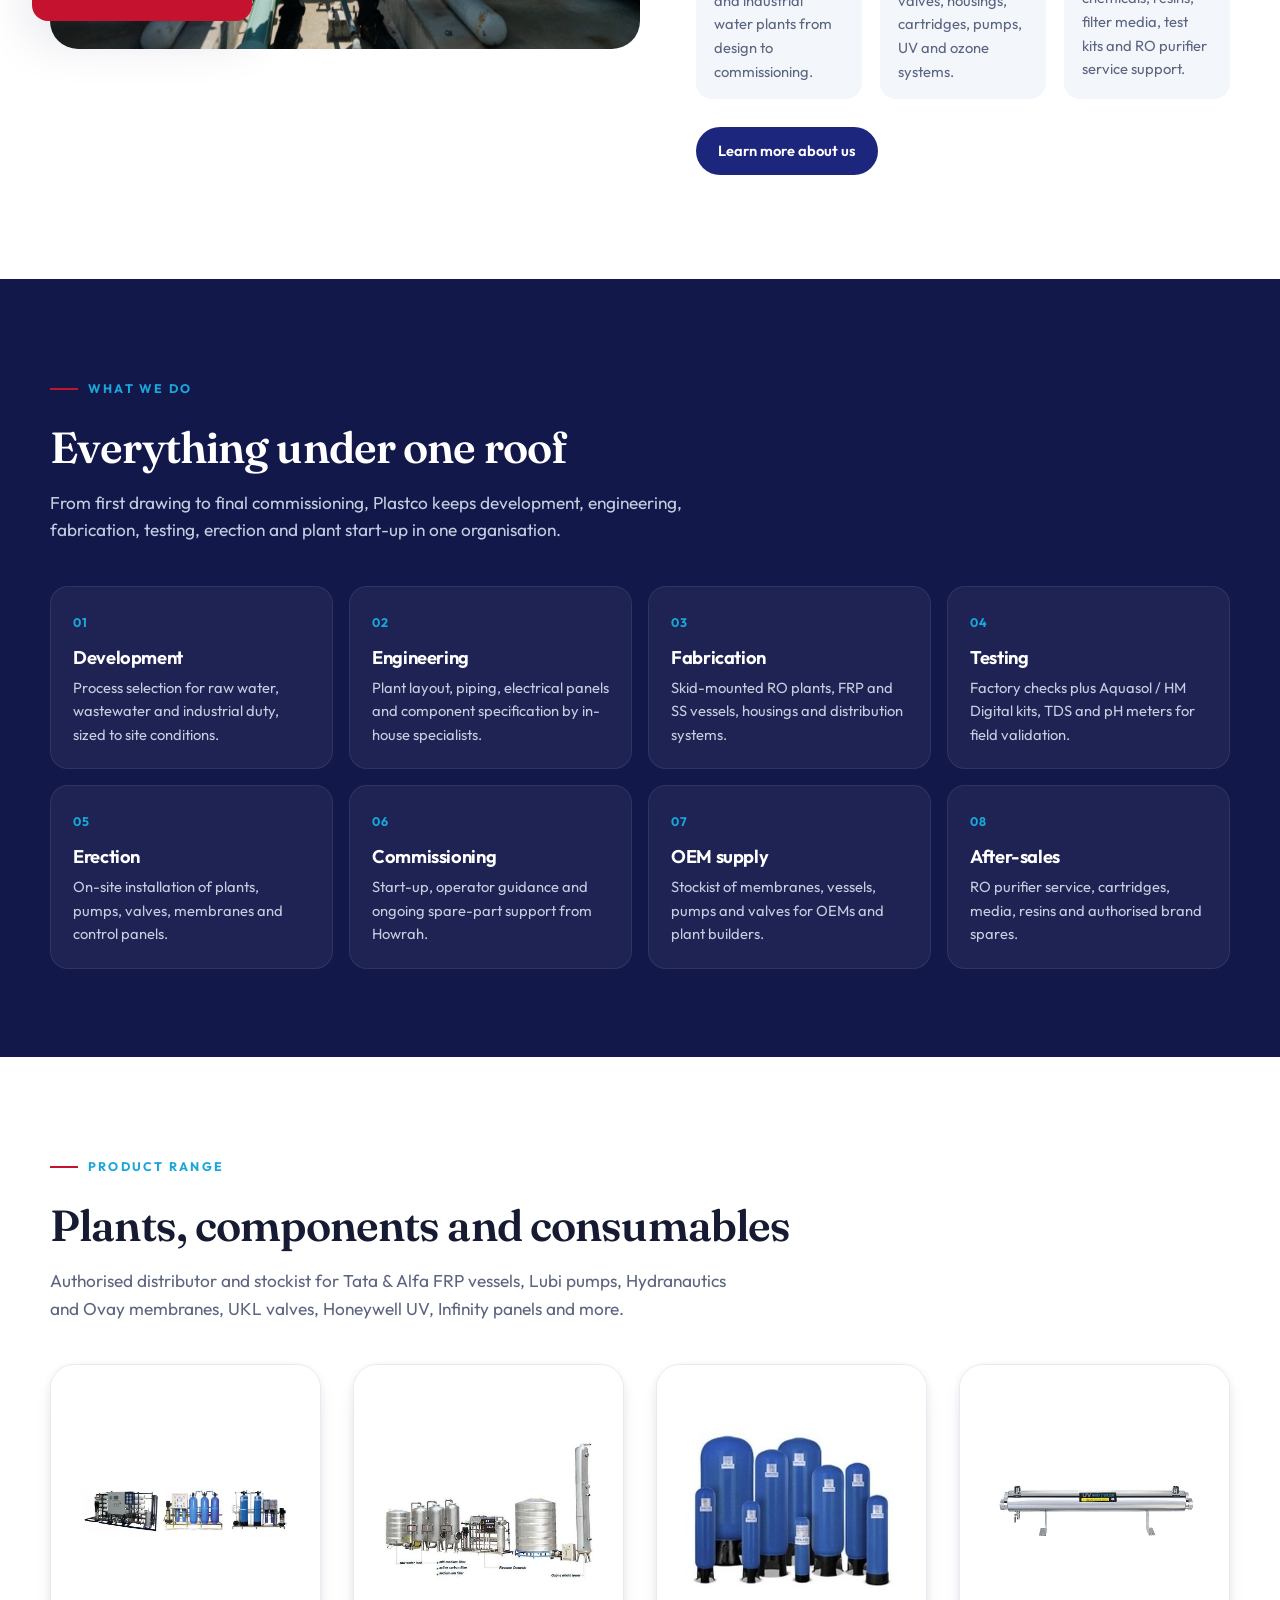
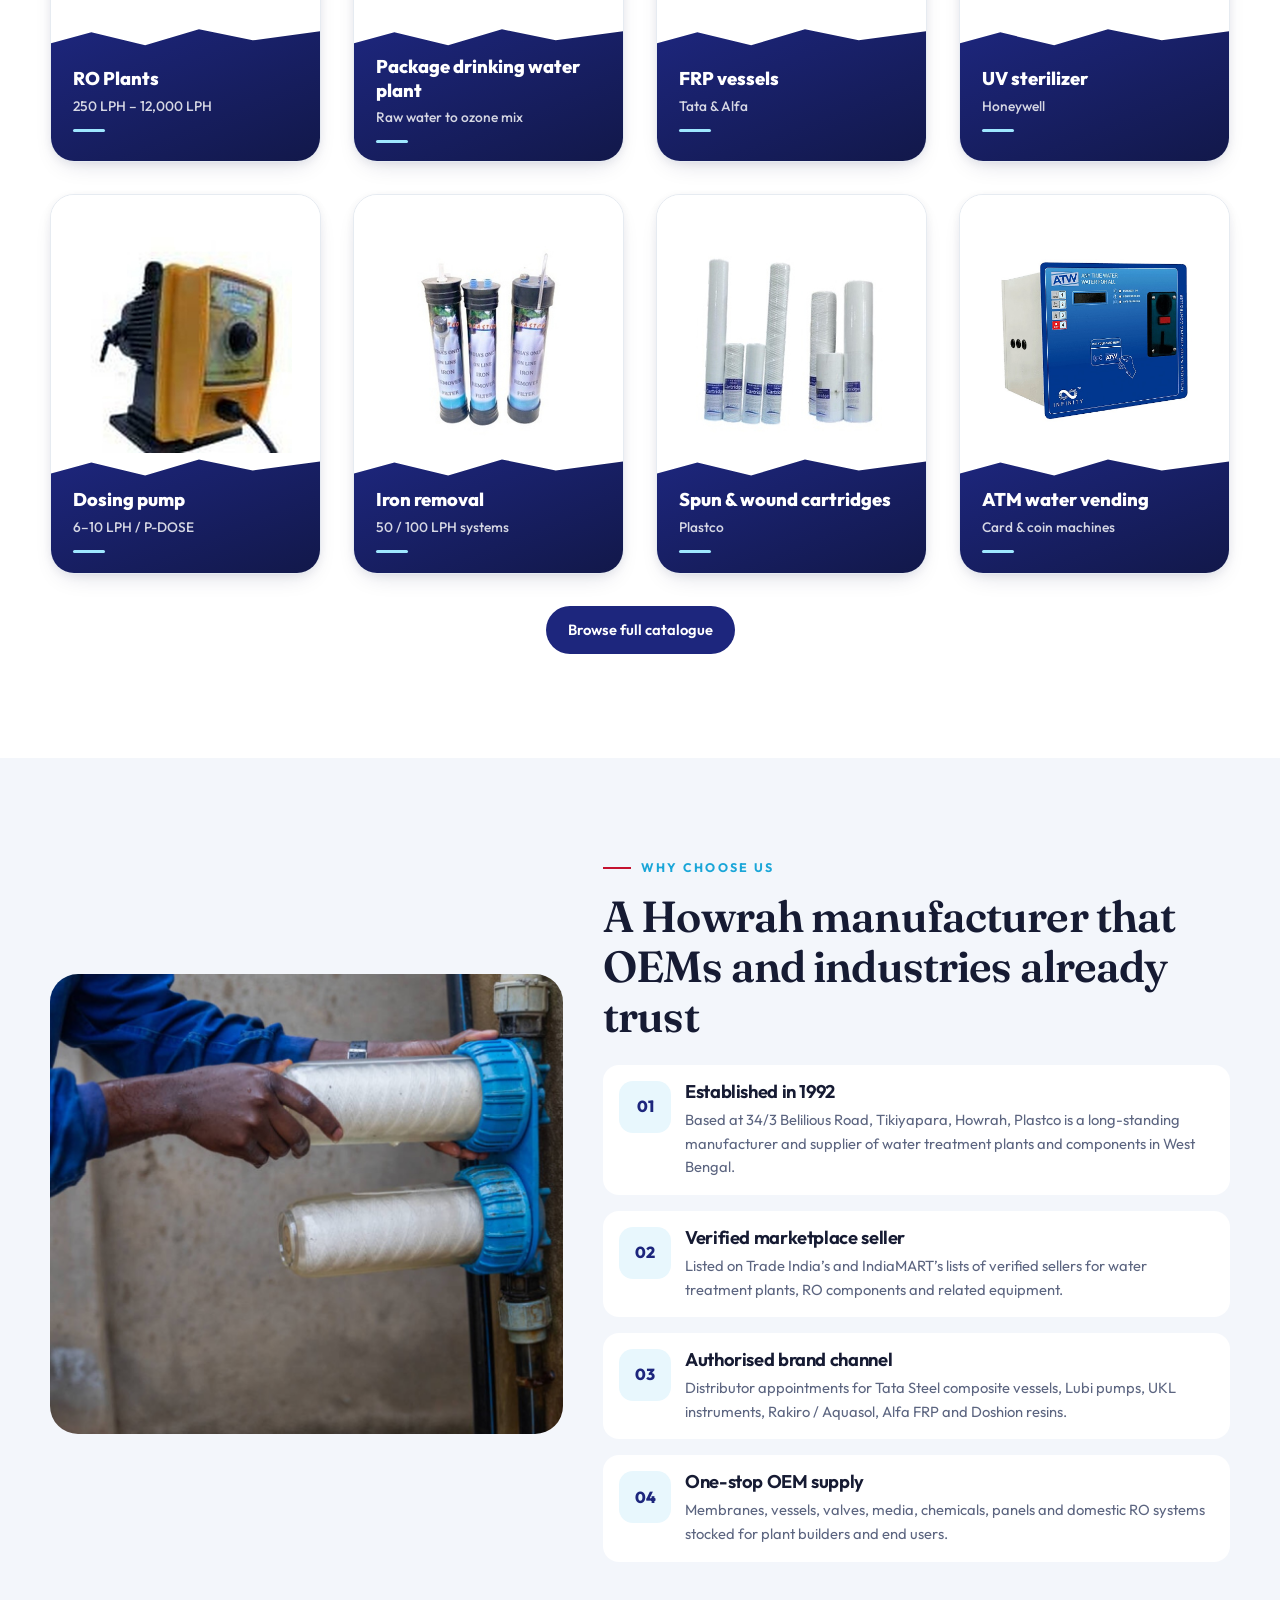
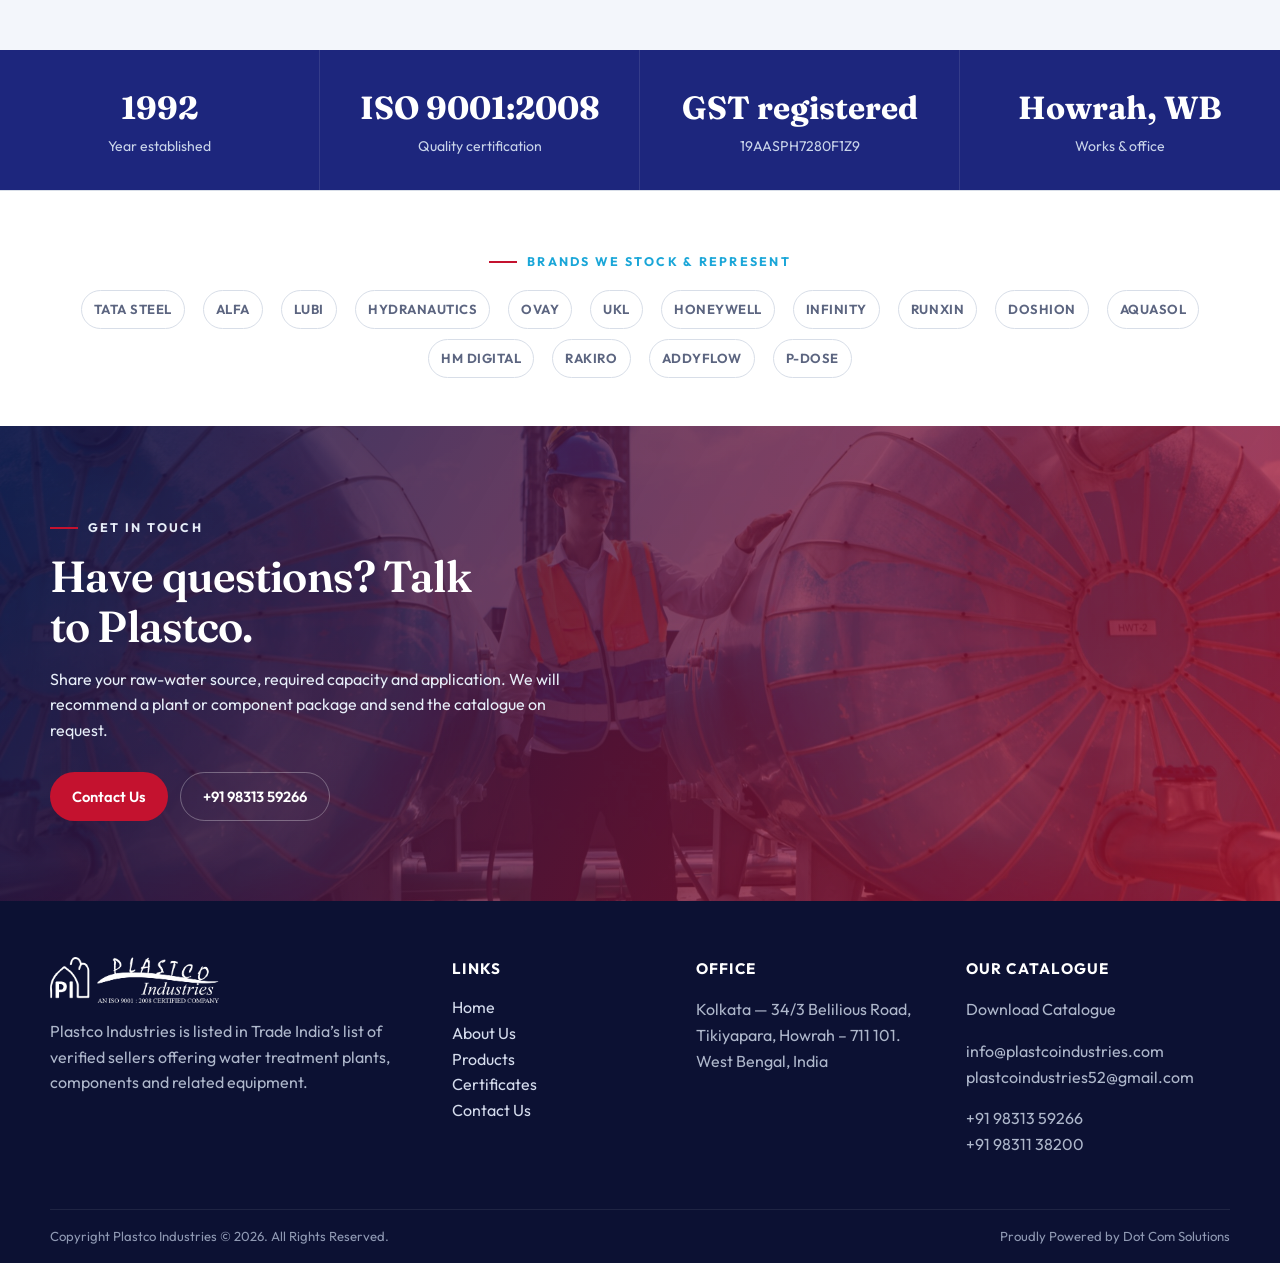
==== commit f40d9df1: "products" ====
--- a/index.html
+++ b/index.html
@@ -130,36 +130,36 @@
           <p class="lede">Authorised distributor and stockist for Tata &amp; Alfa FRP vessels, Lubi pumps, Hydranautics and Ovay membranes, UKL valves, Honeywell UV, Infinity panels and more.</p>
         </div>
         <div class="product-grid">
-          <figure class="product-card">
-            <img src="assets/images/products/ro-plants.jpg" alt="Industrial RO plants from 250 to 12000 LPH">
+          <figure class="product-card card-style-wave">
+            <div class="card-media"><img src="assets/images/products/ro-plants.jpg" alt="Industrial RO plants from 250 to 12000 LPH" loading="lazy"></div>
             <figcaption><strong>RO Plants</strong><span>250 LPH – 12,000 LPH</span></figcaption>
           </figure>
-          <figure class="product-card">
-            <img src="assets/images/products/package-drinking-plant.jpg" alt="Package drinking water plant process line">
+          <figure class="product-card card-style-wave">
+            <div class="card-media"><img src="assets/images/products/package-drinking-plant.jpg" alt="Package drinking water plant process line" loading="lazy"></div>
             <figcaption><strong>Package drinking water plant</strong><span>Raw water to ozone mix</span></figcaption>
           </figure>
-          <figure class="product-card">
-            <img src="assets/images/products/frp-vessels.jpg" alt="Blue FRP pressure vessels">
+          <figure class="product-card card-style-wave">
+            <div class="card-media"><img src="assets/images/products/frp-vessels.jpg" alt="Blue FRP pressure vessels" loading="lazy"></div>
             <figcaption><strong>FRP vessels</strong><span>Tata &amp; Alfa</span></figcaption>
           </figure>
-          <figure class="product-card">
-            <img src="assets/images/products/uv-sterilizer.jpg" alt="Honeywell stainless steel UV sterilizer">
+          <figure class="product-card card-style-wave">
+            <div class="card-media"><img src="assets/images/products/uv-sterilizer.jpg" alt="Honeywell stainless steel UV sterilizer" loading="lazy"></div>
             <figcaption><strong>UV sterilizer</strong><span>Honeywell</span></figcaption>
           </figure>
-          <figure class="product-card">
-            <img src="assets/images/products/dosing-pump.jpg" alt="Electronic dosing pump">
+          <figure class="product-card card-style-wave">
+            <div class="card-media"><img src="assets/images/products/dosing-pump.jpg" alt="Electronic dosing pump" loading="lazy"></div>
             <figcaption><strong>Dosing pump</strong><span>6–10 LPH / P-DOSE</span></figcaption>
           </figure>
-          <figure class="product-card">
-            <img src="assets/images/products/iron-removal.jpg" alt="Iron removal filter vessels">
+          <figure class="product-card card-style-wave">
+            <div class="card-media"><img src="assets/images/products/iron-removal.jpg" alt="Iron removal filter vessels" loading="lazy"></div>
             <figcaption><strong>Iron removal</strong><span>50 / 100 LPH systems</span></figcaption>
           </figure>
-          <figure class="product-card">
-            <img src="assets/images/products/spun-wound-cartridge.jpg" alt="Plastco spun and wound filter cartridges">
+          <figure class="product-card card-style-wave">
+            <div class="card-media"><img src="assets/images/products/spun-wound-cartridge.jpg" alt="Plastco spun and wound filter cartridges" loading="lazy"></div>
             <figcaption><strong>Spun &amp; wound cartridges</strong><span>Plastco</span></figcaption>
           </figure>
-          <figure class="product-card">
-            <img src="assets/images/products/atw-vending.jpg" alt="Card and coin water vending machine">
+          <figure class="product-card card-style-wave">
+            <div class="card-media"><img src="assets/images/products/atw-vending.jpg" alt="Card and coin water vending machine" loading="lazy"></div>
             <figcaption><strong>ATM water vending</strong><span>Card &amp; coin machines</span></figcaption>
           </figure>
         </div>
@@ -275,6 +275,16 @@
       <span>Proudly Powered by Dot Com Solutions</span>
     </div>
   </footer>
+  <div class="lightbox" id="lightbox" aria-hidden="true">
+    <button class="lightbox-close" type="button" aria-label="Close">&times;</button>
+    <div class="lightbox-inner">
+      <img src="" alt="">
+      <div class="lightbox-caption">
+        <strong></strong>
+        <span></span>
+      </div>
+    </div>
+  </div>
   <script src="assets/js/main.js"></script>
 </body>
 </html>
--- a/assets/css/style.css
+++ b/assets/css/style.css
@@ -10,6 +10,8 @@
   --cyan-2: #33b5e5;
   --red: #c4122f;
   --gold: #c9a227;
+  --steel: #2e6da4;
+  --steel-dark: #234f79;
   --shadow: 0 18px 50px rgba(18, 24, 74, 0.12);
   --radius: 18px;
   --header-h: 84px;
@@ -34,6 +36,7 @@
 }
 
 img { max-width: 100%; display: block; height: auto; }
+figure { margin: 0; }
 a { color: inherit; text-decoration: none; }
 button, input, select, textarea { font-family: inherit; }
 ul { margin: 0; padding: 0; list-style: none; }
@@ -364,42 +367,170 @@
 .cap-card h3 { margin: 12px 0 8px; color: #fff; }
 .cap-card p { margin: 0; color: #c5cee0; font-size: 0.92rem; }
 
-.product-grid,
 .cert-grid {
   display: grid;
   grid-template-columns: repeat(4, 1fr);
   gap: 18px;
 }
+
+/* Product cards */
+.product-grid {
+  display: grid;
+  grid-template-columns: repeat(4, 1fr);
+  gap: 32px;
+}
 .product-card {
-  background: #fff;
-  border-radius: 20px;
+  display: flex;
+  flex-direction: column;
+  height: 100%;
+  background: #fff;
+  border-radius: 24px;
+  border: 1px solid #e6ebf1;
+  box-shadow: 0 10px 26px -12px rgba(18, 24, 74, 0.2), 0 2px 8px rgba(18, 24, 74, 0.06);
   overflow: hidden;
-  box-shadow: 0 10px 30px rgba(18,24,74,0.08);
-  border: 1px solid #edf1f7;
+  transition: transform 0.28s ease, box-shadow 0.28s ease;
+}
+.product-card:hover {
+  transform: translateY(-6px);
+  box-shadow: 0 28px 48px -16px rgba(18, 24, 74, 0.28), 0 8px 18px rgba(18, 24, 74, 0.1);
+}
+
+.product-card .card-media {
+  height: 320px;
+  flex-shrink: 0;
+  display: flex;
+  align-items: center;
+  justify-content: center;
+  padding: 28px;
+  background: #fff;
+  position: relative;
+  overflow: hidden;
+  cursor: zoom-in;
+}
+.product-card .card-media img {
+  position: relative;
+  z-index: 1;
+  width: 100%;
+  height: 100%;
+  object-fit: contain;
+}
+.product-card .card-media::after {
+  content: "\1F50D";
+  position: absolute;
+  right: 14px;
+  bottom: 14px;
+  width: 38px;
+  height: 38px;
+  border-radius: 50%;
+  background: rgba(18, 24, 74, 0.82);
+  color: #fff;
+  display: flex;
+  align-items: center;
+  justify-content: center;
+  font-size: 15px;
+  opacity: 0;
+  transform: translateY(6px);
+  transition: opacity 0.2s ease, transform 0.2s ease;
+  pointer-events: none;
+  z-index: 2;
+}
+.product-card .card-media:hover::after {
+  opacity: 1;
+  transform: translateY(0);
+}
+
+/* Default caption: plain text below the photo, underline accent (used by
+   the plain / blob / split styles). The wave style overrides this. */
+.product-card figcaption {
+  flex: 1;
+  margin: 0;
+  padding: 4px 24px 24px;
+  background: transparent;
+  color: var(--ink);
+  text-align: left;
   display: flex;
   flex-direction: column;
-}
-.product-card img {
-  width: 100%;
-  height: 190px;
-  object-fit: cover;
-  background: #f7f9fc;
-}
-.product-card figcaption {
-  padding: 14px 14px 16px;
-  background: var(--navy-2);
-  color: #fff;
-  min-height: 72px;
-}
-.product-card figcaption strong { display: block; font-size: 0.95rem; }
+  justify-content: center;
+  min-height: 92px;
+}
+.product-card figcaption strong {
+  display: -webkit-box;
+  -webkit-line-clamp: 2;
+  -webkit-box-orient: vertical;
+  overflow: hidden;
+  font-size: 1.15rem;
+  font-weight: 800;
+  line-height: 1.28;
+  color: var(--navy);
+}
 .product-card figcaption span {
   display: block;
-  opacity: 0.8;
-  font-size: 0.78rem;
-  margin-top: 2px;
-}
-.product-card:nth-child(even) figcaption { background: var(--cyan); }
-
+  margin-top: 4px;
+  font-size: 0.86rem;
+  font-weight: 500;
+  color: var(--muted);
+}
+.product-card figcaption::after {
+  content: "";
+  display: block;
+  width: 32px;
+  height: 3px;
+  border-radius: 2px;
+  background: var(--cyan);
+  margin-top: 12px;
+}
+
+/* ---- Style: blob (soft circular backdrop) — cylindrical / tube items ---- */
+.product-card.card-style-blob .card-media::before {
+  content: "";
+  position: absolute;
+  z-index: 0;
+  width: 290px;
+  height: 290px;
+  right: -60px;
+  top: -20px;
+  border-radius: 50%;
+  background: radial-gradient(circle, rgba(26, 166, 216, 0.22) 0%, rgba(26, 166, 216, 0) 70%);
+}
+
+/* ---- Style: split (diagonal tint + teardrop) — standalone appliances/vessels ---- */
+.product-card.card-style-split .card-media {
+  background: linear-gradient(135deg, #ffffff 58%, rgba(26, 166, 216, 0.14) 58%);
+}
+.product-card.card-style-split .card-media::before {
+  content: "";
+  position: absolute;
+  z-index: 0;
+  width: 130px;
+  height: 160px;
+  right: 6px;
+  top: 12px;
+  background: rgba(51, 181, 229, 0.16);
+  border-radius: 50% 50% 50% 4%;
+  transform: rotate(-38deg);
+}
+
+/* ---- Style: plain — clean technical shot, no decoration ---- */
+.product-card.card-style-plain .card-media { background: #fff; }
+
+/* ---- Style: wave — bold colour band overlaid on the photo, for systems/assemblies ---- */
+.product-card.card-style-wave .card-media {
+  padding-bottom: 58px;
+}
+.product-card.card-style-wave figcaption {
+  position: relative;
+  z-index: 2;
+  margin-top: -58px;
+  padding: 28px 22px 18px;
+  min-height: 116px;
+  background: linear-gradient(158deg, var(--navy-2), var(--navy));
+  clip-path: polygon(0 16px, 15% 5px, 35% 18px, 55% 2px, 75% 13px, 100% 4px, 100% 100%, 0 100%);
+  color: #fff;
+  cursor: zoom-in;
+}
+.product-card.card-style-wave figcaption strong { color: #fff; }
+.product-card.card-style-wave figcaption span { color: rgba(255,255,255,0.82); }
+.product-card.card-style-wave figcaption::after { background: #9ee7ff; }
 .filters {
   display: flex;
   flex-wrap: wrap;
@@ -638,7 +769,7 @@
   .nav, .header-cta .btn-ghost { display: none; }
   .menu-toggle { display: block; }
   .about-grid, .why-grid, .contact-grid, .two-col, .footer-grid { grid-template-columns: 1fr; }
-  .scope, .cap-grid, .product-grid, .cert-grid, .stats { grid-template-columns: 1fr 1fr; }
+  .scope, .cap-grid, .cert-grid, .stats { grid-template-columns: 1fr 1fr; }
   .about-badge { left: 12px; }
   .form-row { grid-template-columns: 1fr; }
 }
@@ -646,10 +777,94 @@
 @media (max-width: 640px) {
   .wrap { width: calc(100% - 28px); }
   section { padding: 64px 0; }
-  .scope, .cap-grid, .product-grid, .cert-grid, .stats { grid-template-columns: 1fr; }
+  .scope, .cap-grid, .cert-grid, .stats { grid-template-columns: 1fr; }
   .hero-copy { padding-bottom: 56px; }
   .logo img { height: 42px; }
-  .product-card img { height: 220px; }
   .hero-meta { grid-template-columns: 1fr 1fr; }
   .hero-meta strong { white-space: normal; }
 }
+
+/* Product photo lightbox */
+.lightbox {
+  position: fixed;
+  inset: 0;
+  z-index: 999;
+  display: flex;
+  align-items: center;
+  justify-content: center;
+  padding: 40px;
+  background: rgba(8, 11, 28, 0.88);
+  opacity: 0;
+  visibility: hidden;
+  transition: opacity 0.25s ease;
+}
+.lightbox.is-open {
+  opacity: 1;
+  visibility: visible;
+}
+.lightbox-inner {
+  position: relative;
+  max-width: min(880px, 92vw);
+  max-height: 90vh;
+  display: flex;
+  flex-direction: column;
+  align-items: center;
+  gap: 18px;
+}
+.lightbox-inner img {
+  max-width: 100%;
+  max-height: 72vh;
+  width: auto;
+  height: auto;
+  object-fit: contain;
+  background: #fff;
+  border-radius: 18px;
+  box-shadow: 0 30px 90px rgba(0, 0, 0, 0.55);
+}
+.lightbox-caption { color: #fff; text-align: center; }
+.lightbox-caption strong {
+  display: block;
+  font-size: 1.15rem;
+  font-weight: 700;
+}
+.lightbox-caption span {
+  display: block;
+  margin-top: 4px;
+  color: #c7d0e6;
+  font-size: 0.9rem;
+}
+.lightbox-close {
+  position: fixed;
+  top: 24px;
+  right: 28px;
+  width: 44px;
+  height: 44px;
+  border-radius: 50%;
+  border: none;
+  background: #fff;
+  color: var(--navy);
+  font-size: 22px;
+  line-height: 1;
+  cursor: pointer;
+  box-shadow: 0 8px 20px rgba(0, 0, 0, 0.3);
+}
+.lightbox-close:hover { background: var(--red); color: #fff; }
+body.lightbox-open { overflow: hidden; }
+
+@media (max-width: 640px) {
+  .lightbox { padding: 20px; }
+  .lightbox-close { top: 16px; right: 16px; }
+}
+
+@media (max-width: 1180px) {
+  .product-grid { grid-template-columns: repeat(3, 1fr); gap: 26px; }
+}
+
+@media (max-width: 760px) {
+  .product-grid { grid-template-columns: repeat(2, 1fr); gap: 22px; }
+  .product-card .card-media { height: 260px; }
+}
+
+@media (max-width: 480px) {
+  .product-grid { grid-template-columns: 1fr; }
+}
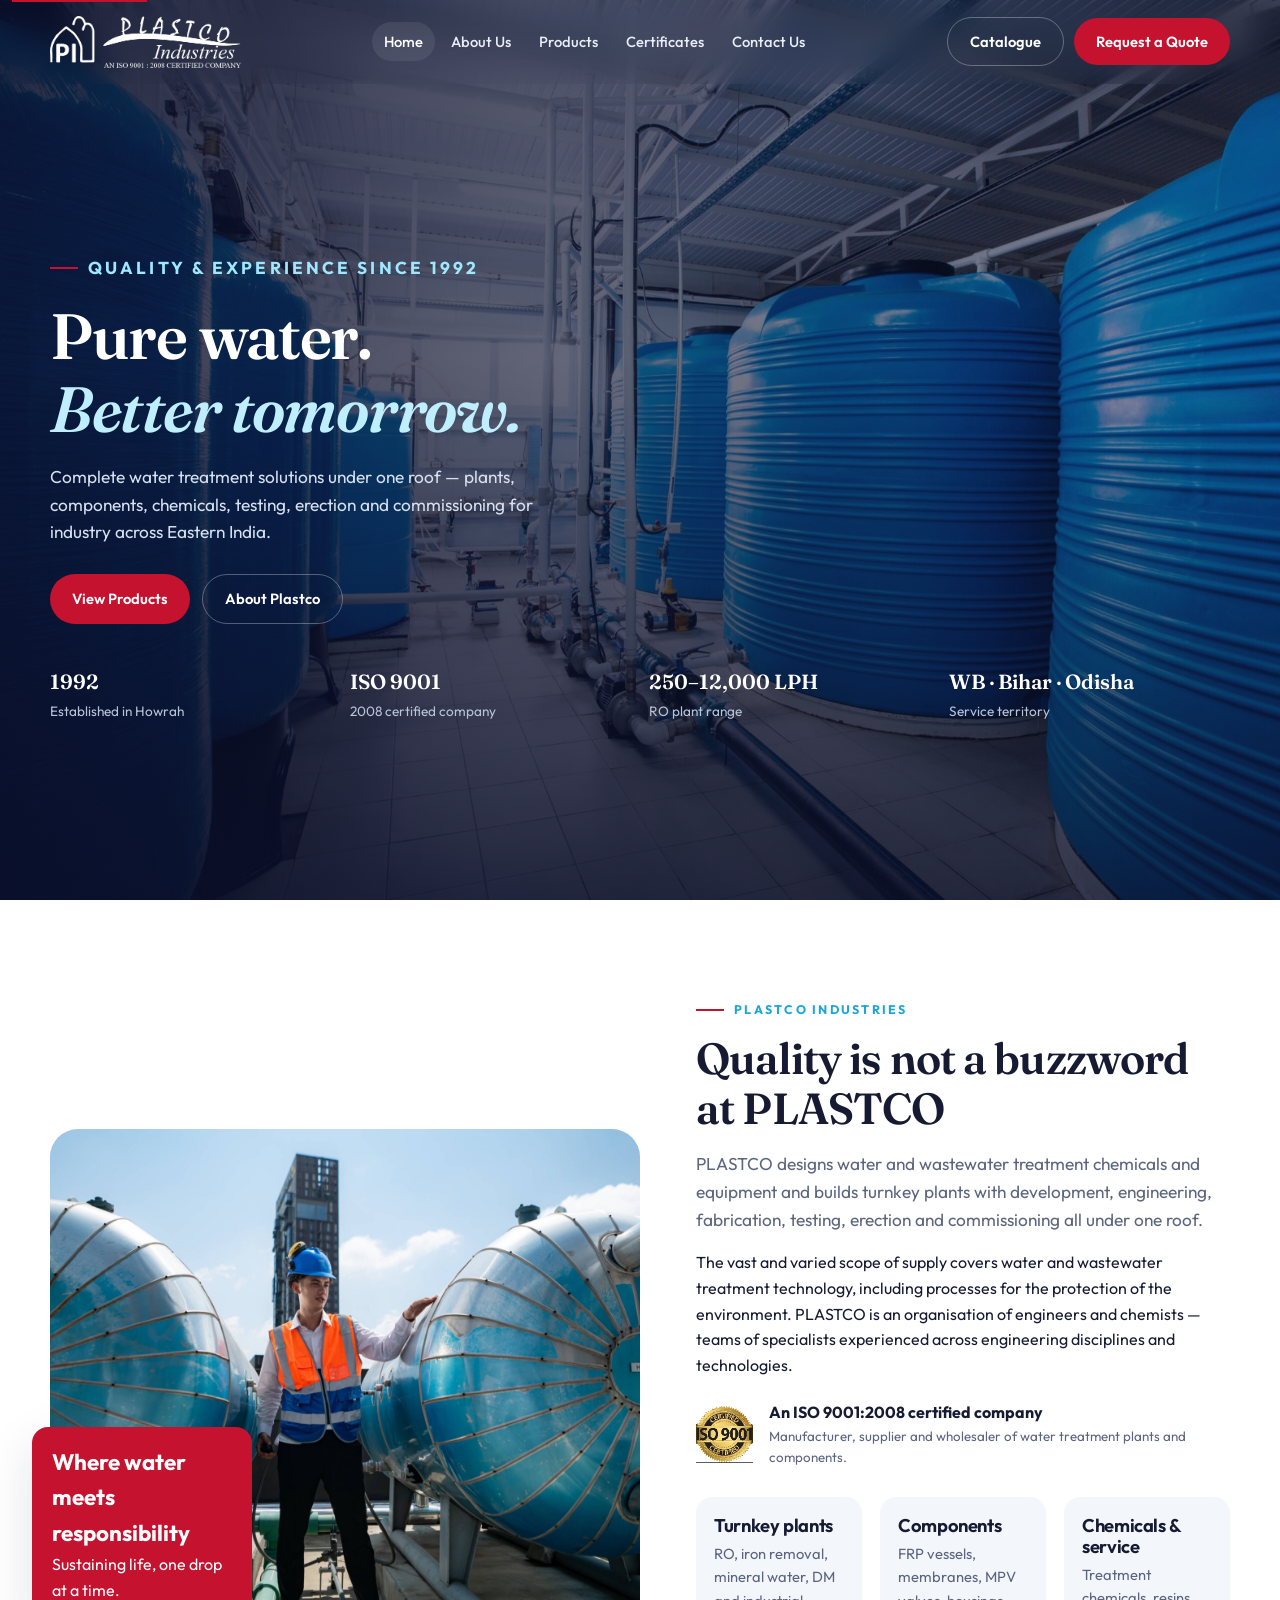
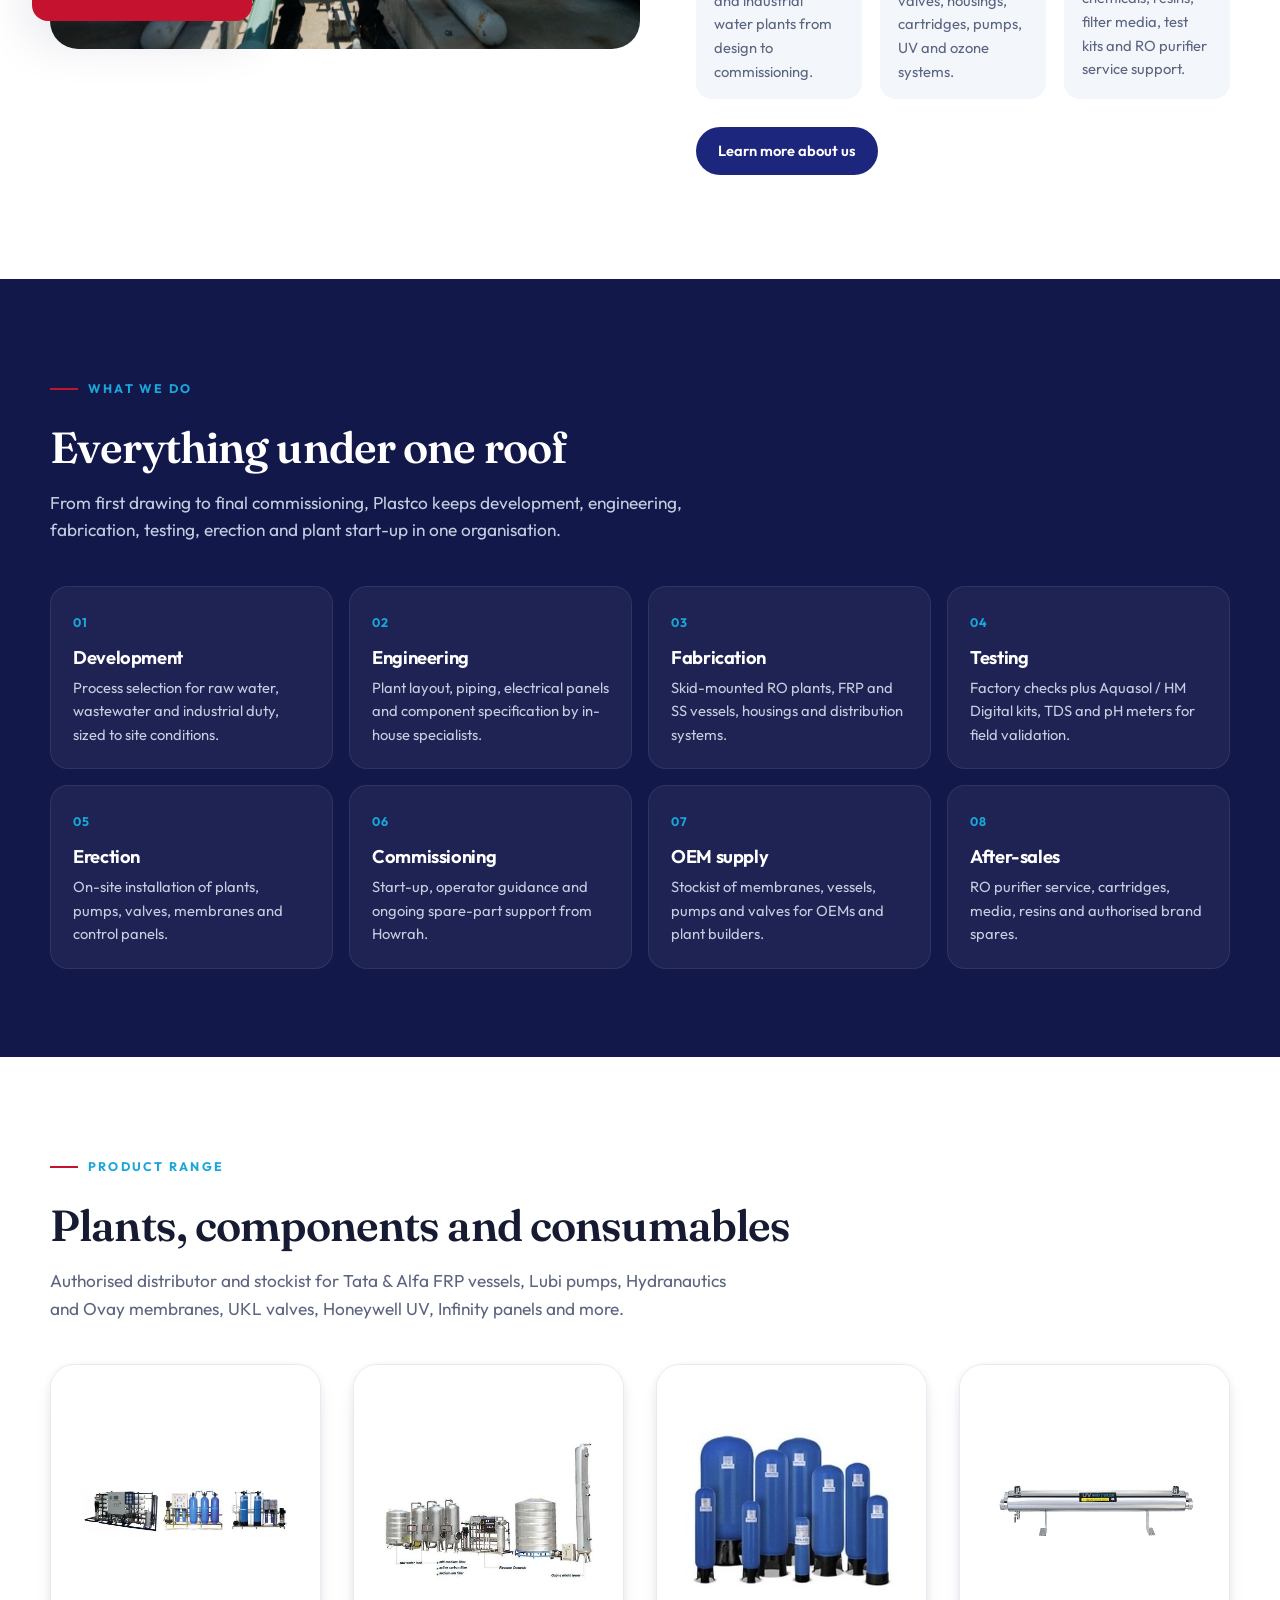
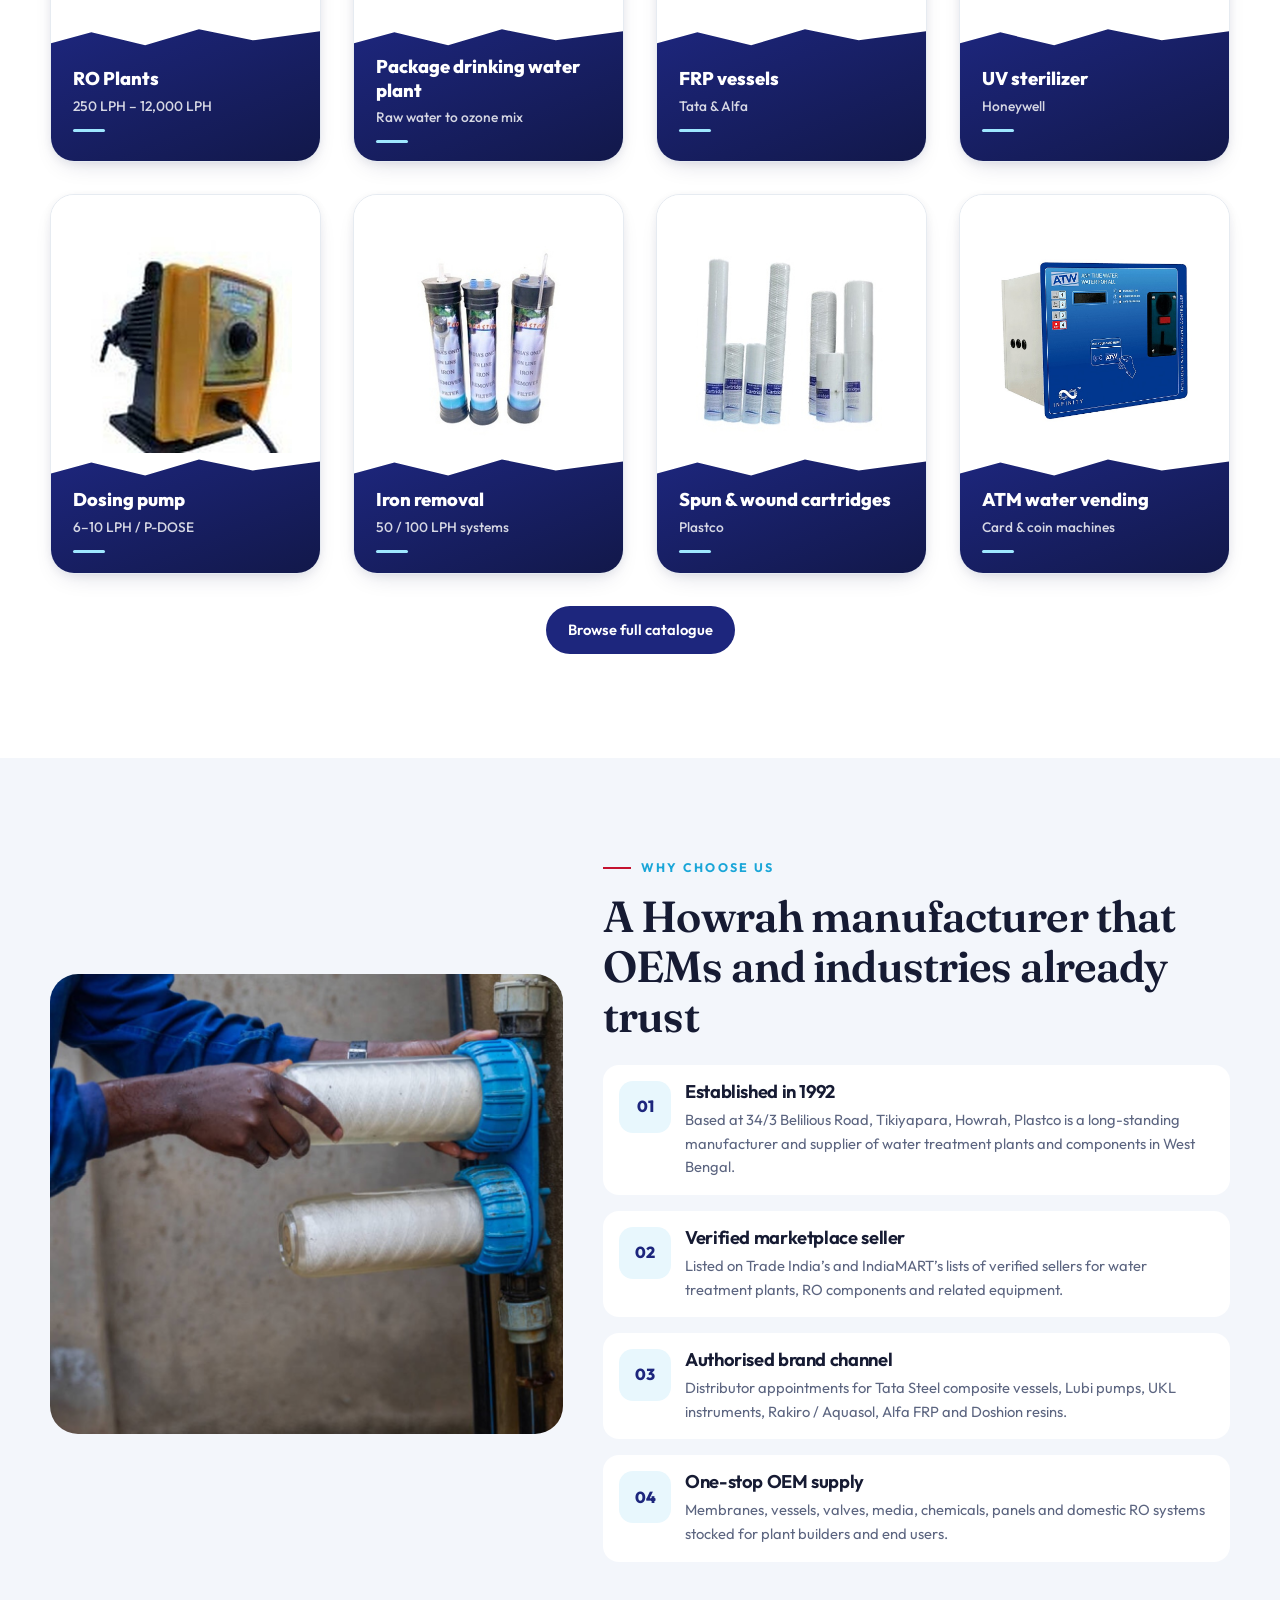
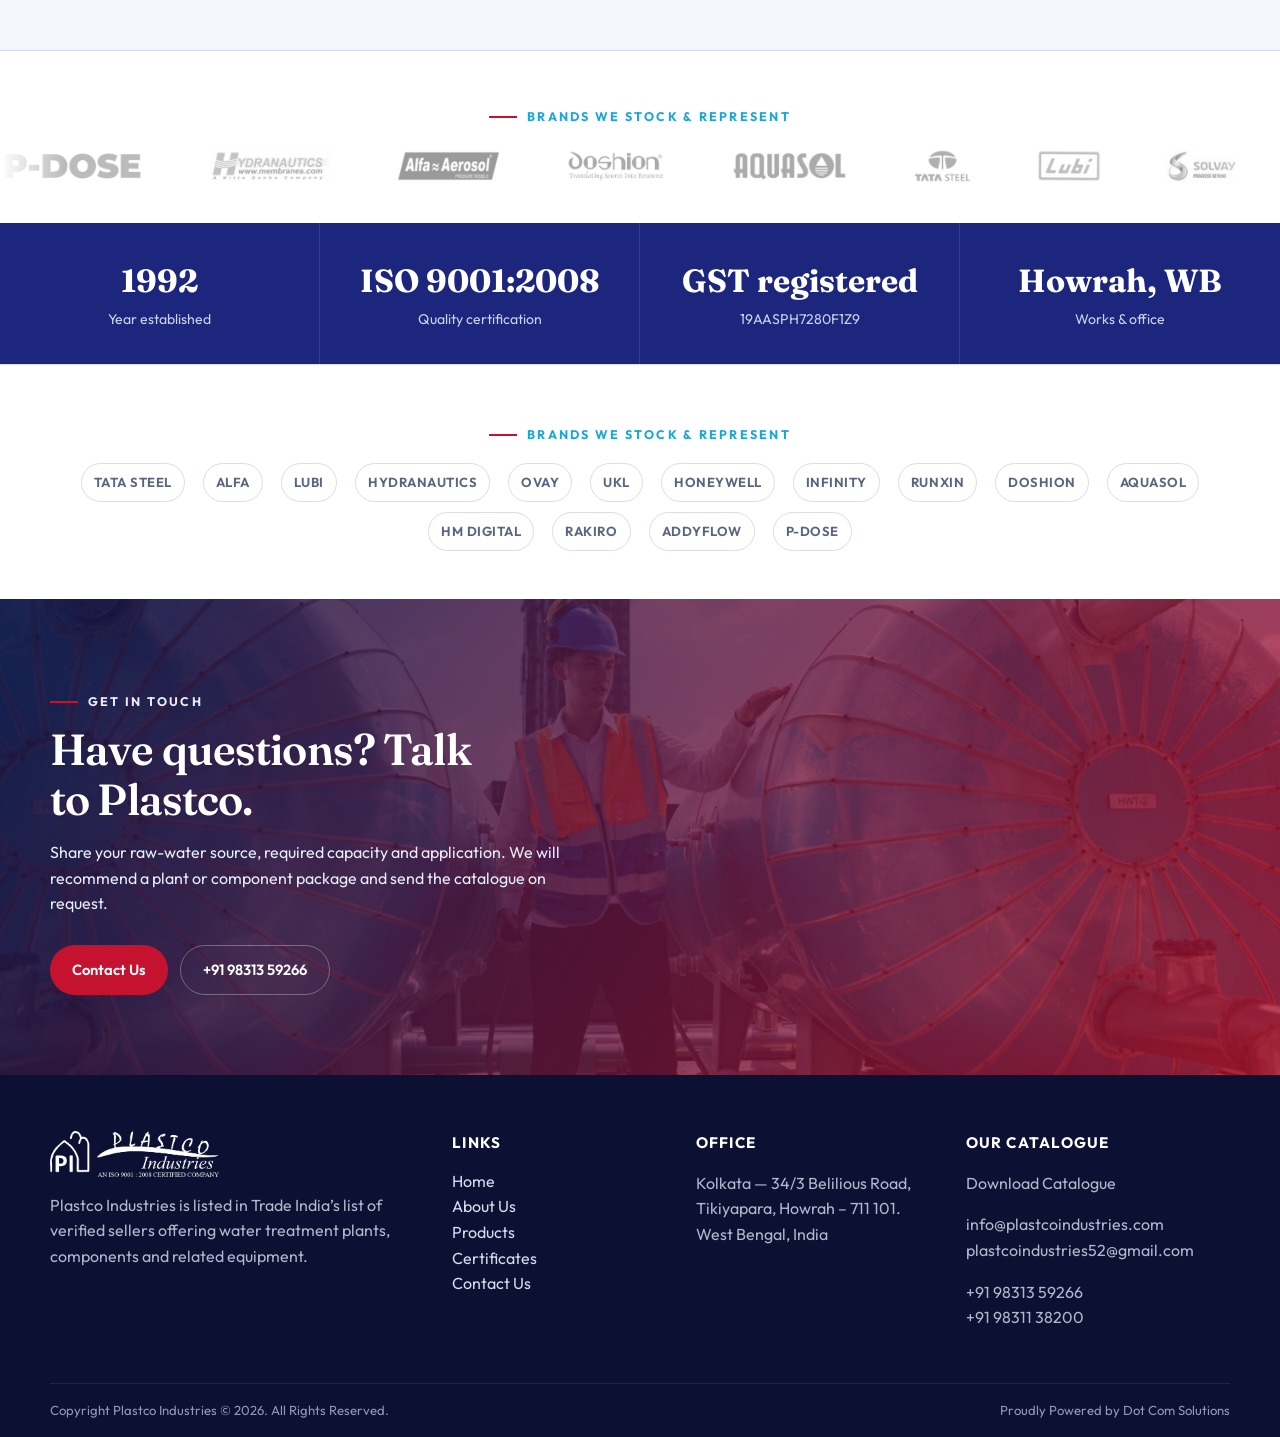
==== commit b0f6ff51: "carousel" ====
--- a/index.html
+++ b/index.html
@@ -209,6 +209,46 @@
       </div>
     </section>
 
+    <section class="brand-carousel">
+      <div class="wrap">
+        <p class="kicker" style="justify-content:center;width:100%;margin-bottom:22px">Brands we stock &amp; represent</p>
+      </div>
+      <div class="marquee">
+        <div class="marquee-track">
+            <img src="assets/images/brands/p-dose.png" alt="P-DOSE" loading="lazy">
+            <img src="assets/images/brands/hydranautics.png" alt="Hydranautics" loading="lazy">
+            <img src="assets/images/brands/alfa-aerosol.png" alt="Alfa Aerosol" loading="lazy">
+            <img src="assets/images/brands/doshion.png" alt="Doshion" loading="lazy">
+            <img src="assets/images/brands/aquasol.png" alt="Aquasol" loading="lazy">
+            <img src="assets/images/brands/tata-steel.png" alt="Tata Steel" loading="lazy">
+            <img src="assets/images/brands/lubi.png" alt="Lubi" loading="lazy">
+            <img src="assets/images/brands/solvay.png" alt="Solvay" loading="lazy">
+            <img src="assets/images/brands/ukl-instruments.png" alt="UKL Instruments" loading="lazy">
+            <img src="assets/images/brands/hm-digital.png" alt="HM Digital" loading="lazy">
+            <img src="assets/images/brands/sarwans-wave.png" alt="Sarwan's Wave" loading="lazy">
+            <img src="assets/images/brands/infinity-equipments.png" alt="Infinity Equipments" loading="lazy">
+            <img src="assets/images/brands/clack.png" alt="Clack" loading="lazy">
+            <img src="assets/images/brands/ovay.png" alt="Ovay" loading="lazy">
+            <img src="assets/images/brands/rakiro.png" alt="Rakiro" loading="lazy">
+            <img src="assets/images/brands/p-dose.png" alt="P-DOSE" loading="lazy">
+            <img src="assets/images/brands/hydranautics.png" alt="Hydranautics" loading="lazy">
+            <img src="assets/images/brands/alfa-aerosol.png" alt="Alfa Aerosol" loading="lazy">
+            <img src="assets/images/brands/doshion.png" alt="Doshion" loading="lazy">
+            <img src="assets/images/brands/aquasol.png" alt="Aquasol" loading="lazy">
+            <img src="assets/images/brands/tata-steel.png" alt="Tata Steel" loading="lazy">
+            <img src="assets/images/brands/lubi.png" alt="Lubi" loading="lazy">
+            <img src="assets/images/brands/solvay.png" alt="Solvay" loading="lazy">
+            <img src="assets/images/brands/ukl-instruments.png" alt="UKL Instruments" loading="lazy">
+            <img src="assets/images/brands/hm-digital.png" alt="HM Digital" loading="lazy">
+            <img src="assets/images/brands/sarwans-wave.png" alt="Sarwan's Wave" loading="lazy">
+            <img src="assets/images/brands/infinity-equipments.png" alt="Infinity Equipments" loading="lazy">
+            <img src="assets/images/brands/clack.png" alt="Clack" loading="lazy">
+            <img src="assets/images/brands/ovay.png" alt="Ovay" loading="lazy">
+            <img src="assets/images/brands/rakiro.png" alt="Rakiro" loading="lazy">
+        </div>
+      </div>
+    </section>
+
     <div class="stats">
       <div class="stat"><strong>1992</strong><span>Year established</span></div>
       <div class="stat"><strong>ISO 9001:2008</strong><span>Quality certification</span></div>
--- a/assets/css/style.css
+++ b/assets/css/style.css
@@ -531,26 +531,81 @@
 .product-card.card-style-wave figcaption strong { color: #fff; }
 .product-card.card-style-wave figcaption span { color: rgba(255,255,255,0.82); }
 .product-card.card-style-wave figcaption::after { background: #9ee7ff; }
-.filters {
+.filter-bar {
   display: flex;
   flex-wrap: wrap;
-  gap: 8px;
+  gap: 14px;
   margin-bottom: 28px;
 }
-.filters button {
+.filter-search {
+  position: relative;
+  flex: 1 1 260px;
+}
+.filter-search-icon {
+  position: absolute;
+  left: 16px;
+  top: 50%;
+  transform: translateY(-50%);
+  width: 18px;
+  height: 18px;
+  fill: var(--muted);
+  pointer-events: none;
+}
+.filter-search input {
+  width: 100%;
   border: 1px solid var(--line);
   background: #fff;
   border-radius: 999px;
-  padding: 8px 14px;
+  padding: 12px 18px 12px 44px;
+  font: inherit;
+  color: var(--ink);
+}
+.filter-search input:focus {
+  outline: none;
+  border-color: var(--cyan);
+  box-shadow: 0 0 0 3px rgba(26, 166, 216, 0.15);
+}
+.filter-search input::-webkit-search-cancel-button { cursor: pointer; }
+.filter-select {
+  position: relative;
+  flex: 0 0 auto;
+}
+.filter-select::after {
+  content: "";
+  position: absolute;
+  right: 18px;
+  top: 50%;
+  width: 9px;
+  height: 9px;
+  border-right: 2px solid var(--muted);
+  border-bottom: 2px solid var(--muted);
+  transform: translateY(-65%) rotate(45deg);
+  pointer-events: none;
+}
+.filter-select select {
+  appearance: none;
+  -webkit-appearance: none;
+  border: 1px solid var(--line);
+  background: #fff;
+  border-radius: 999px;
+  padding: 12px 40px 12px 20px;
+  font: inherit;
+  font-weight: 500;
+  color: var(--ink);
   cursor: pointer;
-  color: var(--ink);
-  font-weight: 500;
-}
-.filters button.active,
-.filters button:hover {
-  background: var(--navy);
-  color: #fff;
+  min-width: 220px;
+}
+.filter-select select:focus {
+  outline: none;
+  border-color: var(--cyan);
+  box-shadow: 0 0 0 3px rgba(26, 166, 216, 0.15);
+}
+.filter-select select:hover {
   border-color: var(--navy);
+}
+@media (max-width: 640px) {
+  .filter-bar { flex-direction: column; }
+  .filter-select select { width: 100%; }
 }
 .product-card.is-hidden { display: none; }
 
@@ -613,6 +668,50 @@
   background: #fff;
 }
 
+.brand-carousel {
+  border-top: 1px solid var(--line);
+  padding: 44px 0 40px;
+  background: #fff;
+}
+.marquee {
+  overflow: hidden;
+  position: relative;
+  width: 100%;
+  mask-image: linear-gradient(90deg, transparent 0, #000 64px, #000 calc(100% - 64px), transparent 100%);
+  -webkit-mask-image: linear-gradient(90deg, transparent 0, #000 64px, #000 calc(100% - 64px), transparent 100%);
+}
+.marquee-track {
+  display: flex;
+  align-items: center;
+  gap: 64px;
+  width: max-content;
+  animation: brand-scroll 36s linear infinite;
+}
+.marquee:hover .marquee-track { animation-play-state: paused; }
+.marquee-track img {
+  height: 34px;
+  width: auto;
+  object-fit: contain;
+  flex-shrink: 0;
+  filter: grayscale(1) opacity(0.55);
+  transition: filter 0.2s ease;
+}
+.marquee-track img:hover {
+  filter: grayscale(0) opacity(1);
+}
+@keyframes brand-scroll {
+  from { transform: translateX(0); }
+  to { transform: translateX(-50%); }
+}
+@media (prefers-reduced-motion: reduce) {
+  .marquee-track { animation: none; }
+  .marquee { overflow-x: auto; }
+}
+@media (max-width: 640px) {
+  .marquee-track img { height: 26px; }
+  .marquee-track { gap: 40px; }
+}
+
 .cta-band {
   background:
     linear-gradient(120deg, rgba(18,24,74,0.88), rgba(196,18,47,0.72)),
